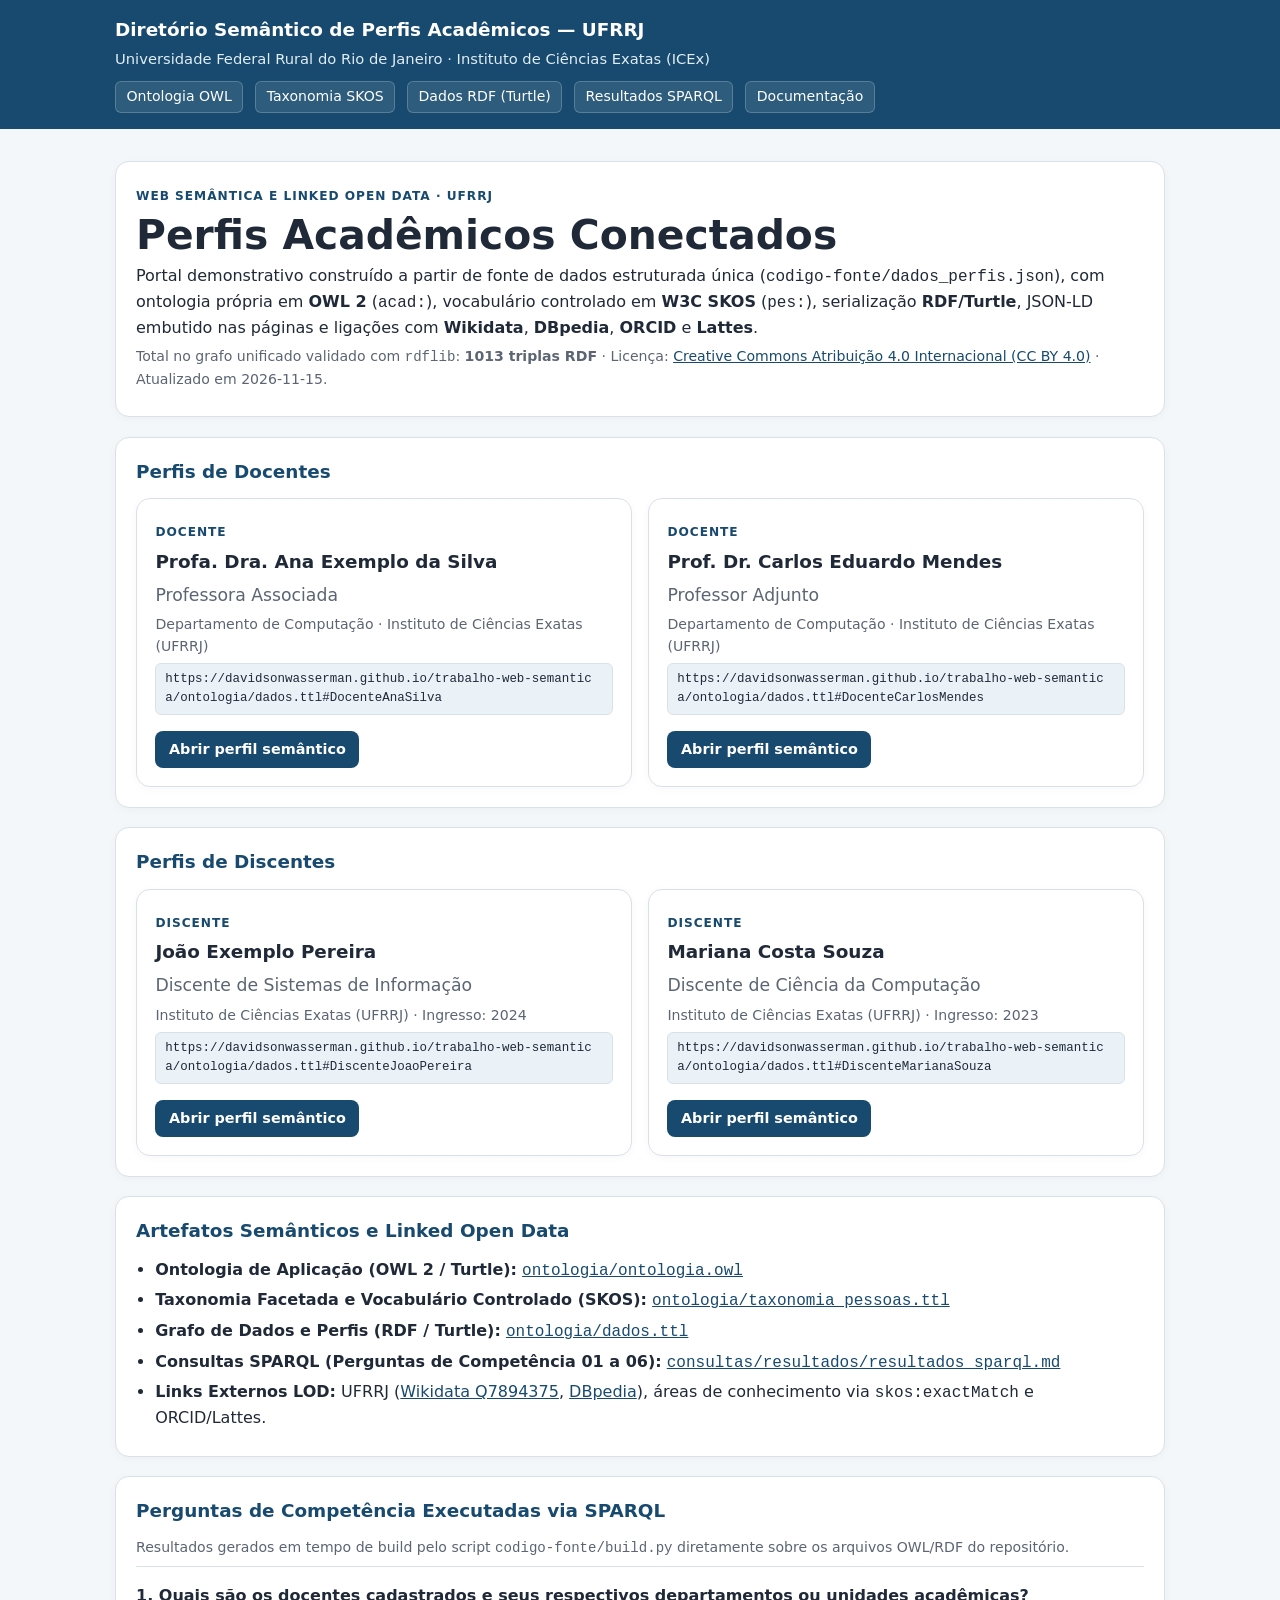
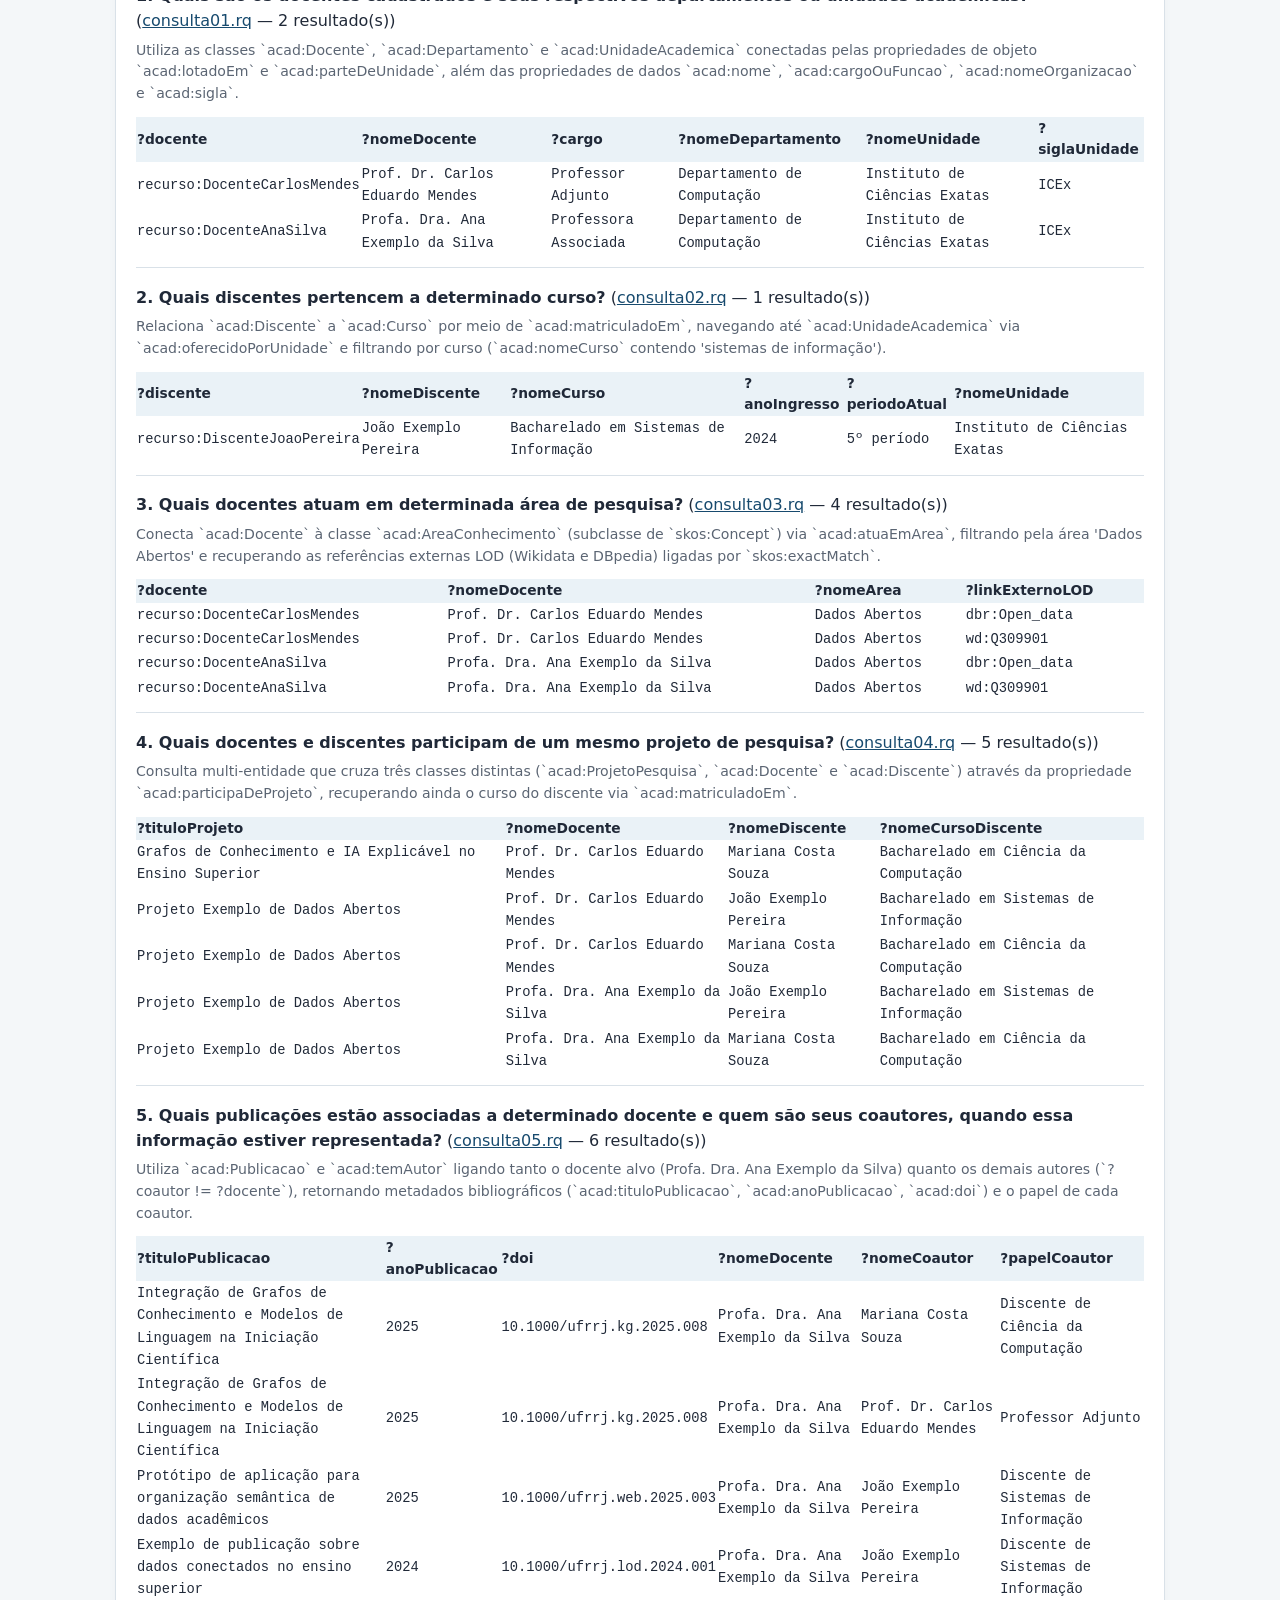
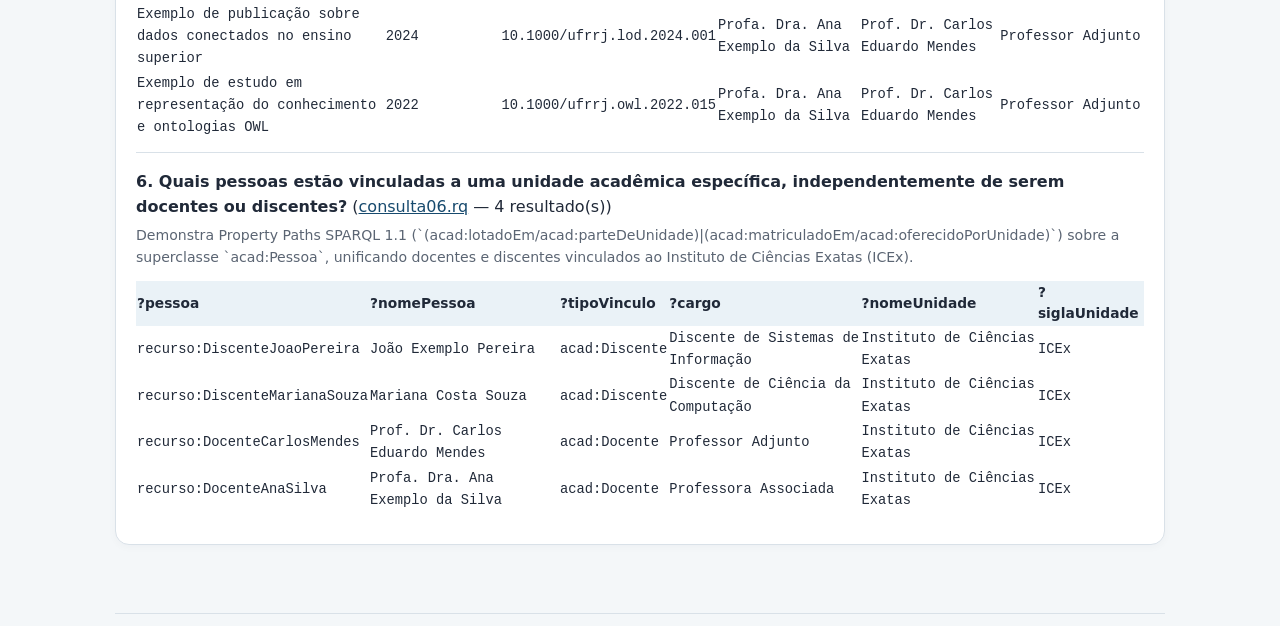
==== index.html @ 888635f9 "feat: versão inicial v0.1 do portal semântico de perfis acadêmicos (UFRRJ)" ====
<!doctype html>
<html lang="pt-BR">
<head>
  <meta charset="utf-8">
  <meta name="viewport" content="width=device-width, initial-scale=1">
  <meta name="description" content="Diretório Semântico de Perfis Acadêmicos — UFRRJ — Trabalho de Web Semântica e Linked Open Data (UFRRJ).">
  <title>Diretório Semântico de Perfis Acadêmicos — UFRRJ</title>
  <link rel="stylesheet" href="estilos.css">
  <link rel="alternate" type="text/turtle" href="ontologia/dados.ttl" title="Dados RDF (Turtle)">
</head>
<body>
  <header class="site-header">
    <div class="header-inner">
      <a href="index.html" class="site-title">Diretório Semântico de Perfis Acadêmicos — UFRRJ</a>
      <p class="site-subtitle">Universidade Federal Rural do Rio de Janeiro · Instituto de Ciências Exatas (ICEx)</p>
      <nav class="top-nav" aria-label="Recursos semânticos">
        <a href="ontologia/ontologia.owl">Ontologia OWL</a>
        <a href="ontologia/taxonomia_pessoas.ttl">Taxonomia SKOS</a>
        <a href="ontologia/dados.ttl">Dados RDF (Turtle)</a>
        <a href="consultas/resultados/resultados_sparql.md">Resultados SPARQL</a>
        <a href="documentacao/ontologia.md">Documentação</a>
      </nav>
    </div>
  </header>

  <main>
    <section class="card">
      <p class="eyebrow">Web Semântica e Linked Open Data · UFRRJ</p>
      <h1>Perfis Acadêmicos Conectados</h1>
      <p>
        Portal demonstrativo construído a partir de fonte de dados estruturada única (<code>codigo-fonte/dados_perfis.json</code>),
        com ontologia própria em <strong>OWL 2</strong> (<code>acad:</code>), vocabulário controlado em <strong>W3C SKOS</strong> (<code>pes:</code>),
        serialização <strong>RDF/Turtle</strong>, JSON-LD embutido nas páginas e ligações com <strong>Wikidata</strong>, <strong>DBpedia</strong>, <strong>ORCID</strong> e <strong>Lattes</strong>.
      </p>
      <p class="note">
        Total no grafo unificado validado com <code>rdflib</code>: <strong>1013 triplas RDF</strong> ·
        Licença: <a href="https://creativecommons.org/licenses/by/4.0/" target="_blank" rel="noopener noreferrer">Creative Commons Atribuição 4.0 Internacional (CC BY 4.0)</a> ·
        Atualizado em 2026-11-15.
      </p>
    </section>

    <section class="card">
      <h2>Perfis de Docentes</h2>
      <div class="grid-cards">
        
        <article class="profile-card">
          <div>
            <p class="eyebrow">Docente</p>
            <h3>Profa. Dra. Ana Exemplo da Silva</h3>
            <p class="role">Professora Associada</p>
            <p class="note">Departamento de Computação · Instituto de Ciências Exatas (UFRRJ)</p>
            <p class="lod-uri">https://davidsonwasserman.github.io/trabalho-web-semantica/ontologia/dados.ttl#DocenteAnaSilva</p>
          </div>
          <div>
            <a class="btn" href="exemplos/perfis/ana-silva.html">Abrir perfil semântico</a>
          </div>
        </article>
        
        <article class="profile-card">
          <div>
            <p class="eyebrow">Docente</p>
            <h3>Prof. Dr. Carlos Eduardo Mendes</h3>
            <p class="role">Professor Adjunto</p>
            <p class="note">Departamento de Computação · Instituto de Ciências Exatas (UFRRJ)</p>
            <p class="lod-uri">https://davidsonwasserman.github.io/trabalho-web-semantica/ontologia/dados.ttl#DocenteCarlosMendes</p>
          </div>
          <div>
            <a class="btn" href="exemplos/perfis/carlos-mendes.html">Abrir perfil semântico</a>
          </div>
        </article>
        
      </div>
    </section>

    <section class="card">
      <h2>Perfis de Discentes</h2>
      <div class="grid-cards">
        
        <article class="profile-card">
          <div>
            <p class="eyebrow">Discente</p>
            <h3>João Exemplo Pereira</h3>
            <p class="role">Discente de Sistemas de Informação</p>
            <p class="note">Instituto de Ciências Exatas (UFRRJ) · Ingresso: 2024</p>
            <p class="lod-uri">https://davidsonwasserman.github.io/trabalho-web-semantica/ontologia/dados.ttl#DiscenteJoaoPereira</p>
          </div>
          <div>
            <a class="btn" href="exemplos/perfis/joao-pereira.html">Abrir perfil semântico</a>
          </div>
        </article>
        
        <article class="profile-card">
          <div>
            <p class="eyebrow">Discente</p>
            <h3>Mariana Costa Souza</h3>
            <p class="role">Discente de Ciência da Computação</p>
            <p class="note">Instituto de Ciências Exatas (UFRRJ) · Ingresso: 2023</p>
            <p class="lod-uri">https://davidsonwasserman.github.io/trabalho-web-semantica/ontologia/dados.ttl#DiscenteMarianaSouza</p>
          </div>
          <div>
            <a class="btn" href="exemplos/perfis/mariana-souza.html">Abrir perfil semântico</a>
          </div>
        </article>
        
      </div>
    </section>

    <section class="card">
      <h2>Artefatos Semânticos e Linked Open Data</h2>
      <ul class="clean-list">
        <li><strong>Ontologia de Aplicação (OWL 2 / Turtle):</strong> <a href="ontologia/ontologia.owl"><code>ontologia/ontologia.owl</code></a></li>
        <li><strong>Taxonomia Facetada e Vocabulário Controlado (SKOS):</strong> <a href="ontologia/taxonomia_pessoas.ttl"><code>ontologia/taxonomia_pessoas.ttl</code></a></li>
        <li><strong>Grafo de Dados e Perfis (RDF / Turtle):</strong> <a href="ontologia/dados.ttl"><code>ontologia/dados.ttl</code></a></li>
        <li><strong>Consultas SPARQL (Perguntas de Competência 01 a 06):</strong> <a href="consultas/resultados/resultados_sparql.md"><code>consultas/resultados/resultados_sparql.md</code></a></li>
        <li><strong>Links Externos LOD:</strong> UFRRJ (<a href="http://www.wikidata.org/entity/Q7894375" target="_blank" rel="noopener noreferrer">Wikidata Q7894375</a>, <a href="http://dbpedia.org/resource/Federal_Rural_University_of_Rio_de_Janeiro" target="_blank" rel="noopener noreferrer">DBpedia</a>), áreas de conhecimento via <code>skos:exactMatch</code> e ORCID/Lattes.</li>
      </ul>
    </section>

    <section class="card">
      <h2>Perguntas de Competência Executadas via SPARQL</h2>
      <p class="note">Resultados gerados em tempo de build pelo script <code>codigo-fonte/build.py</code> diretamente sobre os arquivos OWL/RDF do repositório.</p>
      
        <div class="sparql-item">
          <p><strong>1. Quais são os docentes cadastrados e seus respectivos departamentos ou unidades acadêmicas?</strong> (<a href="consultas/consulta01.rq">consulta01.rq</a> — 2 resultado(s))</p>
          <p class="note">Utiliza as classes `acad:Docente`, `acad:Departamento` e `acad:UnidadeAcademica` conectadas pelas propriedades de objeto `acad:lotadoEm` e `acad:parteDeUnidade`, além das propriedades de dados `acad:nome`, `acad:cargoOuFuncao`, `acad:nomeOrganizacao` e `acad:sigla`.</p>
          <div style="overflow-x:auto;">
            <table style="width:100%;border-collapse:collapse;font-size:.86rem;margin-top:.4rem;">
              <thead><tr style="background:var(--soft);text-align:left;"><th>?docente</th><th>?nomeDocente</th><th>?cargo</th><th>?nomeDepartamento</th><th>?nomeUnidade</th><th>?siglaUnidade</th></tr></thead>
              <tbody><tr><td><code>recurso:DocenteCarlosMendes</code></td><td><code>Prof. Dr. Carlos Eduardo Mendes</code></td><td><code>Professor Adjunto</code></td><td><code>Departamento de Computação</code></td><td><code>Instituto de Ciências Exatas</code></td><td><code>ICEx</code></td></tr><tr><td><code>recurso:DocenteAnaSilva</code></td><td><code>Profa. Dra. Ana Exemplo da Silva</code></td><td><code>Professora Associada</code></td><td><code>Departamento de Computação</code></td><td><code>Instituto de Ciências Exatas</code></td><td><code>ICEx</code></td></tr></tbody>
            </table>
          </div>
        </div>
        
        <div class="sparql-item">
          <p><strong>2. Quais discentes pertencem a determinado curso?</strong> (<a href="consultas/consulta02.rq">consulta02.rq</a> — 1 resultado(s))</p>
          <p class="note">Relaciona `acad:Discente` a `acad:Curso` por meio de `acad:matriculadoEm`, navegando até `acad:UnidadeAcademica` via `acad:oferecidoPorUnidade` e filtrando por curso (`acad:nomeCurso` contendo &#x27;sistemas de informação&#x27;).</p>
          <div style="overflow-x:auto;">
            <table style="width:100%;border-collapse:collapse;font-size:.86rem;margin-top:.4rem;">
              <thead><tr style="background:var(--soft);text-align:left;"><th>?discente</th><th>?nomeDiscente</th><th>?nomeCurso</th><th>?anoIngresso</th><th>?periodoAtual</th><th>?nomeUnidade</th></tr></thead>
              <tbody><tr><td><code>recurso:DiscenteJoaoPereira</code></td><td><code>João Exemplo Pereira</code></td><td><code>Bacharelado em Sistemas de Informação</code></td><td><code>2024</code></td><td><code>5º período</code></td><td><code>Instituto de Ciências Exatas</code></td></tr></tbody>
            </table>
          </div>
        </div>
        
        <div class="sparql-item">
          <p><strong>3. Quais docentes atuam em determinada área de pesquisa?</strong> (<a href="consultas/consulta03.rq">consulta03.rq</a> — 4 resultado(s))</p>
          <p class="note">Conecta `acad:Docente` à classe `acad:AreaConhecimento` (subclasse de `skos:Concept`) via `acad:atuaEmArea`, filtrando pela área &#x27;Dados Abertos&#x27; e recuperando as referências externas LOD (Wikidata e DBpedia) ligadas por `skos:exactMatch`.</p>
          <div style="overflow-x:auto;">
            <table style="width:100%;border-collapse:collapse;font-size:.86rem;margin-top:.4rem;">
              <thead><tr style="background:var(--soft);text-align:left;"><th>?docente</th><th>?nomeDocente</th><th>?nomeArea</th><th>?linkExternoLOD</th></tr></thead>
              <tbody><tr><td><code>recurso:DocenteCarlosMendes</code></td><td><code>Prof. Dr. Carlos Eduardo Mendes</code></td><td><code>Dados Abertos</code></td><td><code>dbr:Open_data</code></td></tr><tr><td><code>recurso:DocenteCarlosMendes</code></td><td><code>Prof. Dr. Carlos Eduardo Mendes</code></td><td><code>Dados Abertos</code></td><td><code>wd:Q309901</code></td></tr><tr><td><code>recurso:DocenteAnaSilva</code></td><td><code>Profa. Dra. Ana Exemplo da Silva</code></td><td><code>Dados Abertos</code></td><td><code>dbr:Open_data</code></td></tr><tr><td><code>recurso:DocenteAnaSilva</code></td><td><code>Profa. Dra. Ana Exemplo da Silva</code></td><td><code>Dados Abertos</code></td><td><code>wd:Q309901</code></td></tr></tbody>
            </table>
          </div>
        </div>
        
        <div class="sparql-item">
          <p><strong>4. Quais docentes e discentes participam de um mesmo projeto de pesquisa?</strong> (<a href="consultas/consulta04.rq">consulta04.rq</a> — 5 resultado(s))</p>
          <p class="note">Consulta multi-entidade que cruza três classes distintas (`acad:ProjetoPesquisa`, `acad:Docente` e `acad:Discente`) através da propriedade `acad:participaDeProjeto`, recuperando ainda o curso do discente via `acad:matriculadoEm`.</p>
          <div style="overflow-x:auto;">
            <table style="width:100%;border-collapse:collapse;font-size:.86rem;margin-top:.4rem;">
              <thead><tr style="background:var(--soft);text-align:left;"><th>?tituloProjeto</th><th>?nomeDocente</th><th>?nomeDiscente</th><th>?nomeCursoDiscente</th></tr></thead>
              <tbody><tr><td><code>Grafos de Conhecimento e IA Explicável no Ensino Superior</code></td><td><code>Prof. Dr. Carlos Eduardo Mendes</code></td><td><code>Mariana Costa Souza</code></td><td><code>Bacharelado em Ciência da Computação</code></td></tr><tr><td><code>Projeto Exemplo de Dados Abertos</code></td><td><code>Prof. Dr. Carlos Eduardo Mendes</code></td><td><code>João Exemplo Pereira</code></td><td><code>Bacharelado em Sistemas de Informação</code></td></tr><tr><td><code>Projeto Exemplo de Dados Abertos</code></td><td><code>Prof. Dr. Carlos Eduardo Mendes</code></td><td><code>Mariana Costa Souza</code></td><td><code>Bacharelado em Ciência da Computação</code></td></tr><tr><td><code>Projeto Exemplo de Dados Abertos</code></td><td><code>Profa. Dra. Ana Exemplo da Silva</code></td><td><code>João Exemplo Pereira</code></td><td><code>Bacharelado em Sistemas de Informação</code></td></tr><tr><td><code>Projeto Exemplo de Dados Abertos</code></td><td><code>Profa. Dra. Ana Exemplo da Silva</code></td><td><code>Mariana Costa Souza</code></td><td><code>Bacharelado em Ciência da Computação</code></td></tr></tbody>
            </table>
          </div>
        </div>
        
        <div class="sparql-item">
          <p><strong>5. Quais publicações estão associadas a determinado docente e quem são seus coautores, quando essa informação estiver representada?</strong> (<a href="consultas/consulta05.rq">consulta05.rq</a> — 6 resultado(s))</p>
          <p class="note">Utiliza `acad:Publicacao` e `acad:temAutor` ligando tanto o docente alvo (Profa. Dra. Ana Exemplo da Silva) quanto os demais autores (`?coautor != ?docente`), retornando metadados bibliográficos (`acad:tituloPublicacao`, `acad:anoPublicacao`, `acad:doi`) e o papel de cada coautor.</p>
          <div style="overflow-x:auto;">
            <table style="width:100%;border-collapse:collapse;font-size:.86rem;margin-top:.4rem;">
              <thead><tr style="background:var(--soft);text-align:left;"><th>?tituloPublicacao</th><th>?anoPublicacao</th><th>?doi</th><th>?nomeDocente</th><th>?nomeCoautor</th><th>?papelCoautor</th></tr></thead>
              <tbody><tr><td><code>Integração de Grafos de Conhecimento e Modelos de Linguagem na Iniciação Científica</code></td><td><code>2025</code></td><td><code>10.1000/ufrrj.kg.2025.008</code></td><td><code>Profa. Dra. Ana Exemplo da Silva</code></td><td><code>Mariana Costa Souza</code></td><td><code>Discente de Ciência da Computação</code></td></tr><tr><td><code>Integração de Grafos de Conhecimento e Modelos de Linguagem na Iniciação Científica</code></td><td><code>2025</code></td><td><code>10.1000/ufrrj.kg.2025.008</code></td><td><code>Profa. Dra. Ana Exemplo da Silva</code></td><td><code>Prof. Dr. Carlos Eduardo Mendes</code></td><td><code>Professor Adjunto</code></td></tr><tr><td><code>Protótipo de aplicação para organização semântica de dados acadêmicos</code></td><td><code>2025</code></td><td><code>10.1000/ufrrj.web.2025.003</code></td><td><code>Profa. Dra. Ana Exemplo da Silva</code></td><td><code>João Exemplo Pereira</code></td><td><code>Discente de Sistemas de Informação</code></td></tr><tr><td><code>Exemplo de publicação sobre dados conectados no ensino superior</code></td><td><code>2024</code></td><td><code>10.1000/ufrrj.lod.2024.001</code></td><td><code>Profa. Dra. Ana Exemplo da Silva</code></td><td><code>João Exemplo Pereira</code></td><td><code>Discente de Sistemas de Informação</code></td></tr><tr><td><code>Exemplo de publicação sobre dados conectados no ensino superior</code></td><td><code>2024</code></td><td><code>10.1000/ufrrj.lod.2024.001</code></td><td><code>Profa. Dra. Ana Exemplo da Silva</code></td><td><code>Prof. Dr. Carlos Eduardo Mendes</code></td><td><code>Professor Adjunto</code></td></tr><tr><td><code>Exemplo de estudo em representação do conhecimento e ontologias OWL</code></td><td><code>2022</code></td><td><code>10.1000/ufrrj.owl.2022.015</code></td><td><code>Profa. Dra. Ana Exemplo da Silva</code></td><td><code>Prof. Dr. Carlos Eduardo Mendes</code></td><td><code>Professor Adjunto</code></td></tr></tbody>
            </table>
          </div>
        </div>
        
        <div class="sparql-item">
          <p><strong>6. Quais pessoas estão vinculadas a uma unidade acadêmica específica, independentemente de serem docentes ou discentes?</strong> (<a href="consultas/consulta06.rq">consulta06.rq</a> — 4 resultado(s))</p>
          <p class="note">Demonstra Property Paths SPARQL 1.1 (`(acad:lotadoEm/acad:parteDeUnidade)|(acad:matriculadoEm/acad:oferecidoPorUnidade)`) sobre a superclasse `acad:Pessoa`, unificando docentes e discentes vinculados ao Instituto de Ciências Exatas (ICEx).</p>
          <div style="overflow-x:auto;">
            <table style="width:100%;border-collapse:collapse;font-size:.86rem;margin-top:.4rem;">
              <thead><tr style="background:var(--soft);text-align:left;"><th>?pessoa</th><th>?nomePessoa</th><th>?tipoVinculo</th><th>?cargo</th><th>?nomeUnidade</th><th>?siglaUnidade</th></tr></thead>
              <tbody><tr><td><code>recurso:DiscenteJoaoPereira</code></td><td><code>João Exemplo Pereira</code></td><td><code>acad:Discente</code></td><td><code>Discente de Sistemas de Informação</code></td><td><code>Instituto de Ciências Exatas</code></td><td><code>ICEx</code></td></tr><tr><td><code>recurso:DiscenteMarianaSouza</code></td><td><code>Mariana Costa Souza</code></td><td><code>acad:Discente</code></td><td><code>Discente de Ciência da Computação</code></td><td><code>Instituto de Ciências Exatas</code></td><td><code>ICEx</code></td></tr><tr><td><code>recurso:DocenteCarlosMendes</code></td><td><code>Prof. Dr. Carlos Eduardo Mendes</code></td><td><code>acad:Docente</code></td><td><code>Professor Adjunto</code></td><td><code>Instituto de Ciências Exatas</code></td><td><code>ICEx</code></td></tr><tr><td><code>recurso:DocenteAnaSilva</code></td><td><code>Profa. Dra. Ana Exemplo da Silva</code></td><td><code>acad:Docente</code></td><td><code>Professora Associada</code></td><td><code>Instituto de Ciências Exatas</code></td><td><code>ICEx</code></td></tr></tbody>
            </table>
          </div>
        </div>
        
    </section>
  </main>

  <footer class="site-footer">
    Trabalho de Web Semântica e Linked Open Data — Departamento de Computação / ICEx / UFRRJ.
  </footer>
</body>
</html>
---- estilos.css ----
:root{--ink:#202938;--muted:#5b6573;--brand:#174a6e;--soft:#eaf2f7;--line:#d9e1e8;--page:#f4f7f9}
*{box-sizing:border-box}body{margin:0;color:var(--ink);background:var(--page);font:16px/1.55 system-ui,-apple-system,"Segoe UI",Arial,sans-serif}
a{color:var(--brand)}a:focus-visible{outline:3px solid #c56b32;outline-offset:3px}
.site-header{background:var(--brand);color:white;padding:1rem 1.25rem}.header-inner,main,.site-footer{width:min(1050px,calc(100% - 2rem));margin:auto}
.site-header a{color:white;text-decoration:none}.site-title{margin:0;font-size:1.15rem;font-weight:700}.site-subtitle{margin:.2rem 0 0;color:#e1edf4;font-size:.92rem}
.top-nav{display:flex;flex-wrap:wrap;gap:.75rem;margin-top:.65rem;font-size:.88rem}
.top-nav a{background:#ffffff1a;padding:.25rem .65rem;border-radius:6px;border:1px solid #ffffff33}
.top-nav a:hover{background:#ffffff2b}
main{padding:2rem 0 3rem}.profile-heading{display:grid;grid-template-columns:150px 1fr;gap:1.5rem;align-items:center;margin-bottom:1.5rem}
.profile-photo{width:150px;aspect-ratio:1;object-fit:cover;border-radius:50%;border:4px solid white;background:var(--soft)}
.eyebrow{color:var(--brand);text-transform:uppercase;letter-spacing:.08em;font-size:.76rem;font-weight:750;margin:0 0 .25rem}
h1{margin:0;font-size:clamp(1.8rem,4vw,2.55rem);line-height:1.15}.role{color:var(--muted);font-size:1.08rem;margin:.45rem 0}.quick-info{color:var(--muted);margin:.3rem 0 0}
.layout{display:grid;grid-template-columns:minmax(0,1.7fr) minmax(240px,.9fr);gap:1.2rem;align-items:start}
.card{background:white;border:1px solid var(--line);border-radius:14px;padding:1.25rem;margin-bottom:1.2rem;box-shadow:0 2px 8px #152c3d08}
.card h2{margin:0 0 .75rem;font-size:1.15rem;color:var(--brand)}.card p{margin:.35rem 0}
.clean-list{margin:.25rem 0 0;padding-left:1.2rem}.clean-list li{margin:.3rem 0}
.tag-list,.social-links{display:flex;flex-wrap:wrap;gap:.45rem;padding:0;margin:.5rem 0 0;list-style:none}
.tag-list li,.tag-list a{background:var(--soft);color:var(--brand);border-radius:999px;padding:.3rem .7rem;font-size:.88rem;text-decoration:none;display:inline-block}
.tag-list a:hover{background:#d8e8f3}
.contact-list{display:grid;gap:.45rem;margin:0}.contact-list div{display:grid;grid-template-columns:7.5rem 1fr;gap:.5rem}
.contact-list dt{color:var(--muted);font-weight:650}.contact-list dd{margin:0;overflow-wrap:anywhere}
.social-links a{display:inline-block;padding:.45rem .7rem;border:1px solid var(--line);border-radius:8px;text-decoration:none;background:white}
.social-links a:hover{background:var(--soft)}
.note,.site-footer{color:var(--muted);font-size:.88rem}.site-footer{border-top:1px solid var(--line);padding:1rem 0 2rem}
.grid-cards{display:grid;grid-template-columns:repeat(auto-fit,minmax(290px,1fr));gap:1rem;margin-top:.75rem}
.profile-card{display:flex;flex-direction:column;justify-content:space-between;background:white;border:1px solid var(--line);border-radius:14px;padding:1.15rem;box-shadow:0 2px 8px #152c3d08}
.profile-card h3{margin:.2rem 0 .35rem;font-size:1.15rem}
.lod-uri{font-family:ui-monospace,SFMono-Regular,Menlo,monospace;font-size:.78rem;background:var(--soft);padding:.35rem .55rem;border-radius:6px;word-break:break-all;margin:.4rem 0;border:1px solid var(--line)}
.btn{display:inline-block;margin-top:.65rem;background:var(--brand);color:white;padding:.45rem .85rem;border-radius:8px;text-decoration:none;font-size:.9rem;font-weight:600}
.btn:hover{opacity:.92}
.sparql-item{border-top:1px solid var(--line);padding:.75rem 0}
.sparql-item:first-child{border-top:none;padding-top:0}
@media(max-width:720px){.profile-heading{grid-template-columns:92px 1fr;gap:1rem}.profile-photo{width:92px}.layout{grid-template-columns:1fr}.contact-list div{grid-template-columns:1fr;gap:0}}
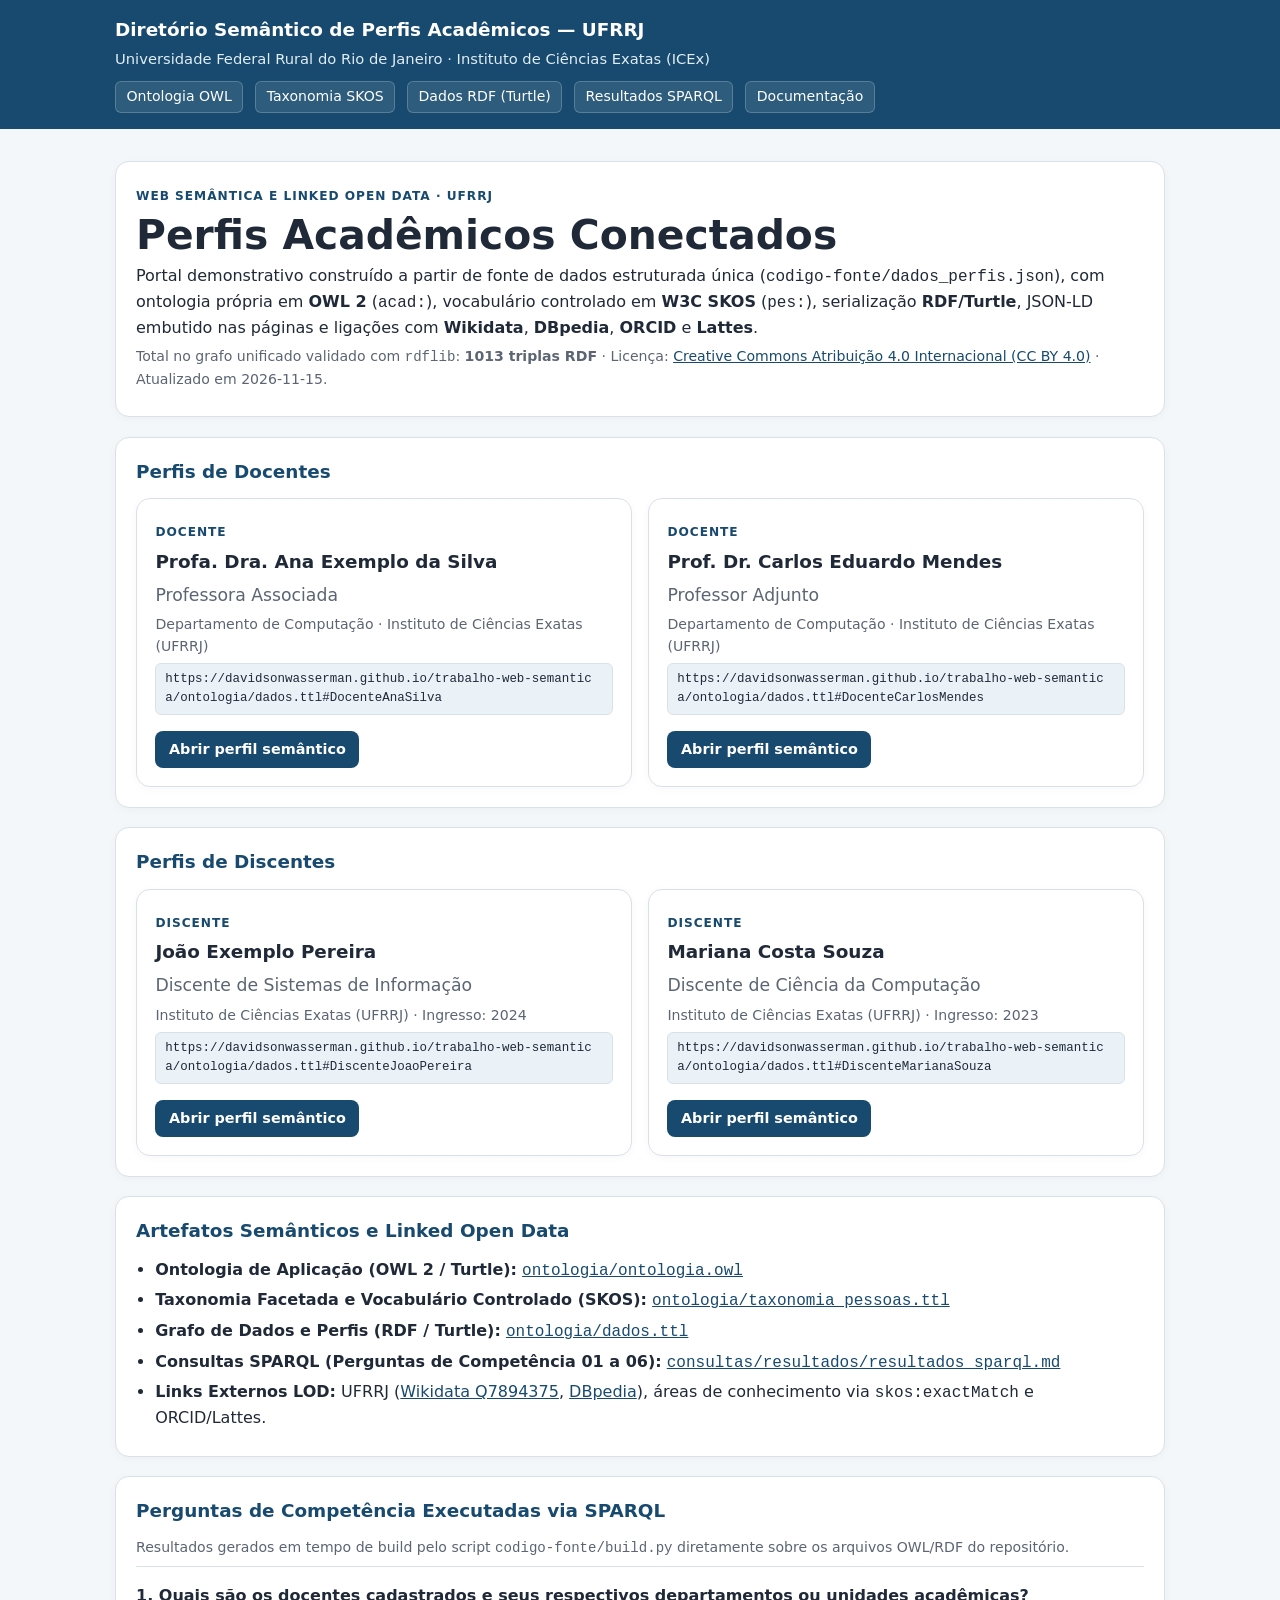
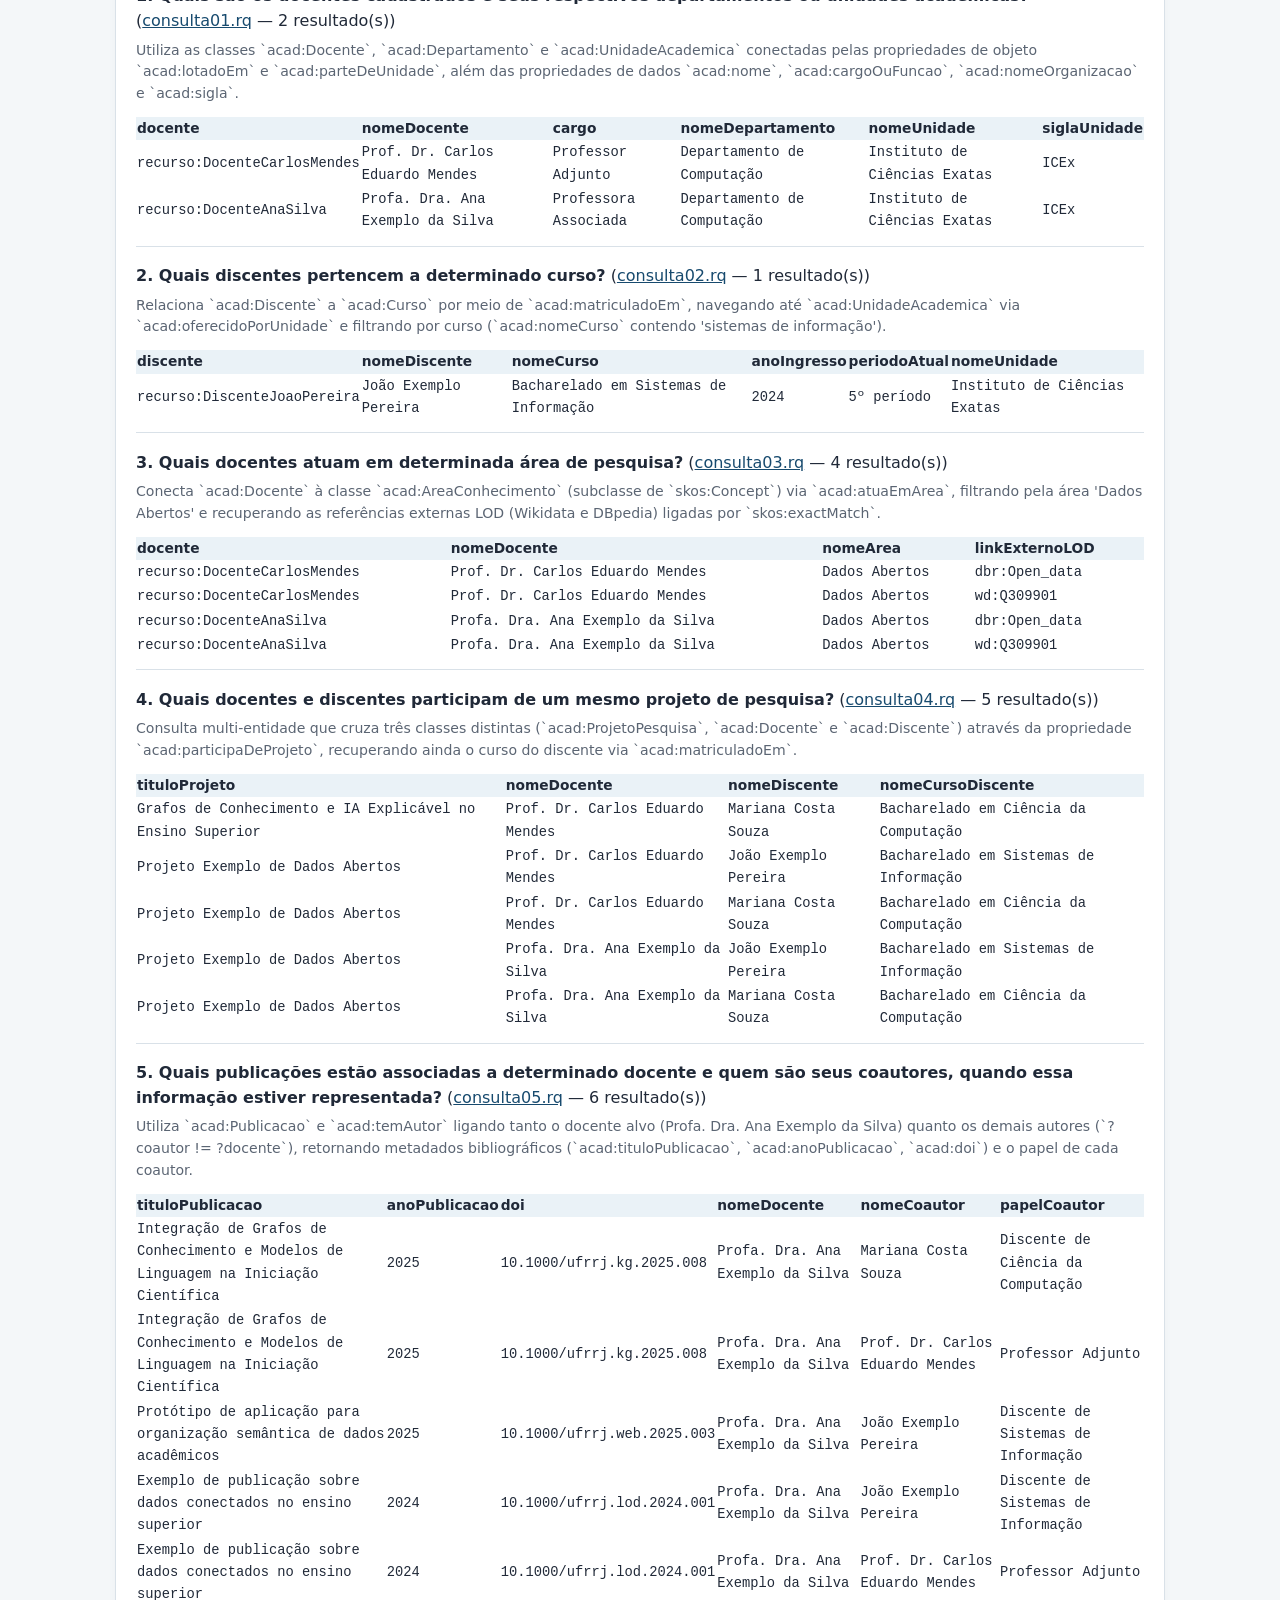
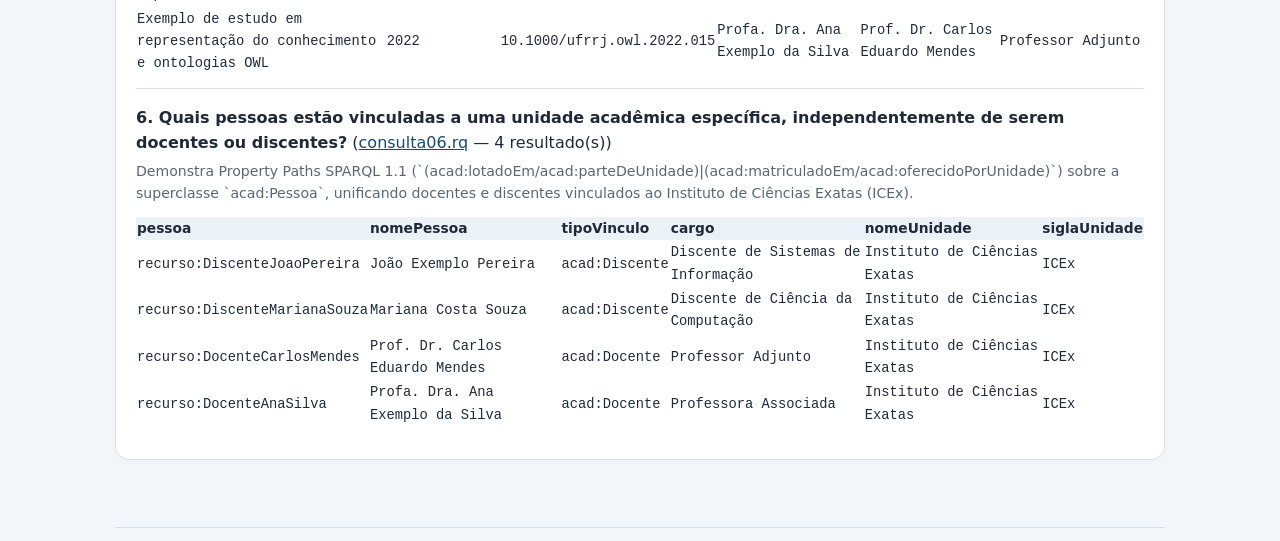
==== commit d23f613d: "chore: remove guia interno do repositório remoto e limpa cabeçalhos SPARQL" ====
--- a/index.html
+++ b/index.html
@@ -125,7 +125,7 @@
           <p class="note">Utiliza as classes `acad:Docente`, `acad:Departamento` e `acad:UnidadeAcademica` conectadas pelas propriedades de objeto `acad:lotadoEm` e `acad:parteDeUnidade`, além das propriedades de dados `acad:nome`, `acad:cargoOuFuncao`, `acad:nomeOrganizacao` e `acad:sigla`.</p>
           <div style="overflow-x:auto;">
             <table style="width:100%;border-collapse:collapse;font-size:.86rem;margin-top:.4rem;">
-              <thead><tr style="background:var(--soft);text-align:left;"><th>?docente</th><th>?nomeDocente</th><th>?cargo</th><th>?nomeDepartamento</th><th>?nomeUnidade</th><th>?siglaUnidade</th></tr></thead>
+              <thead><tr style="background:var(--soft);text-align:left;"><th>docente</th><th>nomeDocente</th><th>cargo</th><th>nomeDepartamento</th><th>nomeUnidade</th><th>siglaUnidade</th></tr></thead>
               <tbody><tr><td><code>recurso:DocenteCarlosMendes</code></td><td><code>Prof. Dr. Carlos Eduardo Mendes</code></td><td><code>Professor Adjunto</code></td><td><code>Departamento de Computação</code></td><td><code>Instituto de Ciências Exatas</code></td><td><code>ICEx</code></td></tr><tr><td><code>recurso:DocenteAnaSilva</code></td><td><code>Profa. Dra. Ana Exemplo da Silva</code></td><td><code>Professora Associada</code></td><td><code>Departamento de Computação</code></td><td><code>Instituto de Ciências Exatas</code></td><td><code>ICEx</code></td></tr></tbody>
             </table>
           </div>
@@ -136,7 +136,7 @@
           <p class="note">Relaciona `acad:Discente` a `acad:Curso` por meio de `acad:matriculadoEm`, navegando até `acad:UnidadeAcademica` via `acad:oferecidoPorUnidade` e filtrando por curso (`acad:nomeCurso` contendo &#x27;sistemas de informação&#x27;).</p>
           <div style="overflow-x:auto;">
             <table style="width:100%;border-collapse:collapse;font-size:.86rem;margin-top:.4rem;">
-              <thead><tr style="background:var(--soft);text-align:left;"><th>?discente</th><th>?nomeDiscente</th><th>?nomeCurso</th><th>?anoIngresso</th><th>?periodoAtual</th><th>?nomeUnidade</th></tr></thead>
+              <thead><tr style="background:var(--soft);text-align:left;"><th>discente</th><th>nomeDiscente</th><th>nomeCurso</th><th>anoIngresso</th><th>periodoAtual</th><th>nomeUnidade</th></tr></thead>
               <tbody><tr><td><code>recurso:DiscenteJoaoPereira</code></td><td><code>João Exemplo Pereira</code></td><td><code>Bacharelado em Sistemas de Informação</code></td><td><code>2024</code></td><td><code>5º período</code></td><td><code>Instituto de Ciências Exatas</code></td></tr></tbody>
             </table>
           </div>
@@ -147,7 +147,7 @@
           <p class="note">Conecta `acad:Docente` à classe `acad:AreaConhecimento` (subclasse de `skos:Concept`) via `acad:atuaEmArea`, filtrando pela área &#x27;Dados Abertos&#x27; e recuperando as referências externas LOD (Wikidata e DBpedia) ligadas por `skos:exactMatch`.</p>
           <div style="overflow-x:auto;">
             <table style="width:100%;border-collapse:collapse;font-size:.86rem;margin-top:.4rem;">
-              <thead><tr style="background:var(--soft);text-align:left;"><th>?docente</th><th>?nomeDocente</th><th>?nomeArea</th><th>?linkExternoLOD</th></tr></thead>
+              <thead><tr style="background:var(--soft);text-align:left;"><th>docente</th><th>nomeDocente</th><th>nomeArea</th><th>linkExternoLOD</th></tr></thead>
               <tbody><tr><td><code>recurso:DocenteCarlosMendes</code></td><td><code>Prof. Dr. Carlos Eduardo Mendes</code></td><td><code>Dados Abertos</code></td><td><code>dbr:Open_data</code></td></tr><tr><td><code>recurso:DocenteCarlosMendes</code></td><td><code>Prof. Dr. Carlos Eduardo Mendes</code></td><td><code>Dados Abertos</code></td><td><code>wd:Q309901</code></td></tr><tr><td><code>recurso:DocenteAnaSilva</code></td><td><code>Profa. Dra. Ana Exemplo da Silva</code></td><td><code>Dados Abertos</code></td><td><code>dbr:Open_data</code></td></tr><tr><td><code>recurso:DocenteAnaSilva</code></td><td><code>Profa. Dra. Ana Exemplo da Silva</code></td><td><code>Dados Abertos</code></td><td><code>wd:Q309901</code></td></tr></tbody>
             </table>
           </div>
@@ -158,7 +158,7 @@
           <p class="note">Consulta multi-entidade que cruza três classes distintas (`acad:ProjetoPesquisa`, `acad:Docente` e `acad:Discente`) através da propriedade `acad:participaDeProjeto`, recuperando ainda o curso do discente via `acad:matriculadoEm`.</p>
           <div style="overflow-x:auto;">
             <table style="width:100%;border-collapse:collapse;font-size:.86rem;margin-top:.4rem;">
-              <thead><tr style="background:var(--soft);text-align:left;"><th>?tituloProjeto</th><th>?nomeDocente</th><th>?nomeDiscente</th><th>?nomeCursoDiscente</th></tr></thead>
+              <thead><tr style="background:var(--soft);text-align:left;"><th>tituloProjeto</th><th>nomeDocente</th><th>nomeDiscente</th><th>nomeCursoDiscente</th></tr></thead>
               <tbody><tr><td><code>Grafos de Conhecimento e IA Explicável no Ensino Superior</code></td><td><code>Prof. Dr. Carlos Eduardo Mendes</code></td><td><code>Mariana Costa Souza</code></td><td><code>Bacharelado em Ciência da Computação</code></td></tr><tr><td><code>Projeto Exemplo de Dados Abertos</code></td><td><code>Prof. Dr. Carlos Eduardo Mendes</code></td><td><code>João Exemplo Pereira</code></td><td><code>Bacharelado em Sistemas de Informação</code></td></tr><tr><td><code>Projeto Exemplo de Dados Abertos</code></td><td><code>Prof. Dr. Carlos Eduardo Mendes</code></td><td><code>Mariana Costa Souza</code></td><td><code>Bacharelado em Ciência da Computação</code></td></tr><tr><td><code>Projeto Exemplo de Dados Abertos</code></td><td><code>Profa. Dra. Ana Exemplo da Silva</code></td><td><code>João Exemplo Pereira</code></td><td><code>Bacharelado em Sistemas de Informação</code></td></tr><tr><td><code>Projeto Exemplo de Dados Abertos</code></td><td><code>Profa. Dra. Ana Exemplo da Silva</code></td><td><code>Mariana Costa Souza</code></td><td><code>Bacharelado em Ciência da Computação</code></td></tr></tbody>
             </table>
           </div>
@@ -169,7 +169,7 @@
           <p class="note">Utiliza `acad:Publicacao` e `acad:temAutor` ligando tanto o docente alvo (Profa. Dra. Ana Exemplo da Silva) quanto os demais autores (`?coautor != ?docente`), retornando metadados bibliográficos (`acad:tituloPublicacao`, `acad:anoPublicacao`, `acad:doi`) e o papel de cada coautor.</p>
           <div style="overflow-x:auto;">
             <table style="width:100%;border-collapse:collapse;font-size:.86rem;margin-top:.4rem;">
-              <thead><tr style="background:var(--soft);text-align:left;"><th>?tituloPublicacao</th><th>?anoPublicacao</th><th>?doi</th><th>?nomeDocente</th><th>?nomeCoautor</th><th>?papelCoautor</th></tr></thead>
+              <thead><tr style="background:var(--soft);text-align:left;"><th>tituloPublicacao</th><th>anoPublicacao</th><th>doi</th><th>nomeDocente</th><th>nomeCoautor</th><th>papelCoautor</th></tr></thead>
               <tbody><tr><td><code>Integração de Grafos de Conhecimento e Modelos de Linguagem na Iniciação Científica</code></td><td><code>2025</code></td><td><code>10.1000/ufrrj.kg.2025.008</code></td><td><code>Profa. Dra. Ana Exemplo da Silva</code></td><td><code>Mariana Costa Souza</code></td><td><code>Discente de Ciência da Computação</code></td></tr><tr><td><code>Integração de Grafos de Conhecimento e Modelos de Linguagem na Iniciação Científica</code></td><td><code>2025</code></td><td><code>10.1000/ufrrj.kg.2025.008</code></td><td><code>Profa. Dra. Ana Exemplo da Silva</code></td><td><code>Prof. Dr. Carlos Eduardo Mendes</code></td><td><code>Professor Adjunto</code></td></tr><tr><td><code>Protótipo de aplicação para organização semântica de dados acadêmicos</code></td><td><code>2025</code></td><td><code>10.1000/ufrrj.web.2025.003</code></td><td><code>Profa. Dra. Ana Exemplo da Silva</code></td><td><code>João Exemplo Pereira</code></td><td><code>Discente de Sistemas de Informação</code></td></tr><tr><td><code>Exemplo de publicação sobre dados conectados no ensino superior</code></td><td><code>2024</code></td><td><code>10.1000/ufrrj.lod.2024.001</code></td><td><code>Profa. Dra. Ana Exemplo da Silva</code></td><td><code>João Exemplo Pereira</code></td><td><code>Discente de Sistemas de Informação</code></td></tr><tr><td><code>Exemplo de publicação sobre dados conectados no ensino superior</code></td><td><code>2024</code></td><td><code>10.1000/ufrrj.lod.2024.001</code></td><td><code>Profa. Dra. Ana Exemplo da Silva</code></td><td><code>Prof. Dr. Carlos Eduardo Mendes</code></td><td><code>Professor Adjunto</code></td></tr><tr><td><code>Exemplo de estudo em representação do conhecimento e ontologias OWL</code></td><td><code>2022</code></td><td><code>10.1000/ufrrj.owl.2022.015</code></td><td><code>Profa. Dra. Ana Exemplo da Silva</code></td><td><code>Prof. Dr. Carlos Eduardo Mendes</code></td><td><code>Professor Adjunto</code></td></tr></tbody>
             </table>
           </div>
@@ -180,7 +180,7 @@
           <p class="note">Demonstra Property Paths SPARQL 1.1 (`(acad:lotadoEm/acad:parteDeUnidade)|(acad:matriculadoEm/acad:oferecidoPorUnidade)`) sobre a superclasse `acad:Pessoa`, unificando docentes e discentes vinculados ao Instituto de Ciências Exatas (ICEx).</p>
           <div style="overflow-x:auto;">
             <table style="width:100%;border-collapse:collapse;font-size:.86rem;margin-top:.4rem;">
-              <thead><tr style="background:var(--soft);text-align:left;"><th>?pessoa</th><th>?nomePessoa</th><th>?tipoVinculo</th><th>?cargo</th><th>?nomeUnidade</th><th>?siglaUnidade</th></tr></thead>
+              <thead><tr style="background:var(--soft);text-align:left;"><th>pessoa</th><th>nomePessoa</th><th>tipoVinculo</th><th>cargo</th><th>nomeUnidade</th><th>siglaUnidade</th></tr></thead>
               <tbody><tr><td><code>recurso:DiscenteJoaoPereira</code></td><td><code>João Exemplo Pereira</code></td><td><code>acad:Discente</code></td><td><code>Discente de Sistemas de Informação</code></td><td><code>Instituto de Ciências Exatas</code></td><td><code>ICEx</code></td></tr><tr><td><code>recurso:DiscenteMarianaSouza</code></td><td><code>Mariana Costa Souza</code></td><td><code>acad:Discente</code></td><td><code>Discente de Ciência da Computação</code></td><td><code>Instituto de Ciências Exatas</code></td><td><code>ICEx</code></td></tr><tr><td><code>recurso:DocenteCarlosMendes</code></td><td><code>Prof. Dr. Carlos Eduardo Mendes</code></td><td><code>acad:Docente</code></td><td><code>Professor Adjunto</code></td><td><code>Instituto de Ciências Exatas</code></td><td><code>ICEx</code></td></tr><tr><td><code>recurso:DocenteAnaSilva</code></td><td><code>Profa. Dra. Ana Exemplo da Silva</code></td><td><code>acad:Docente</code></td><td><code>Professora Associada</code></td><td><code>Instituto de Ciências Exatas</code></td><td><code>ICEx</code></td></tr></tbody>
             </table>
           </div>
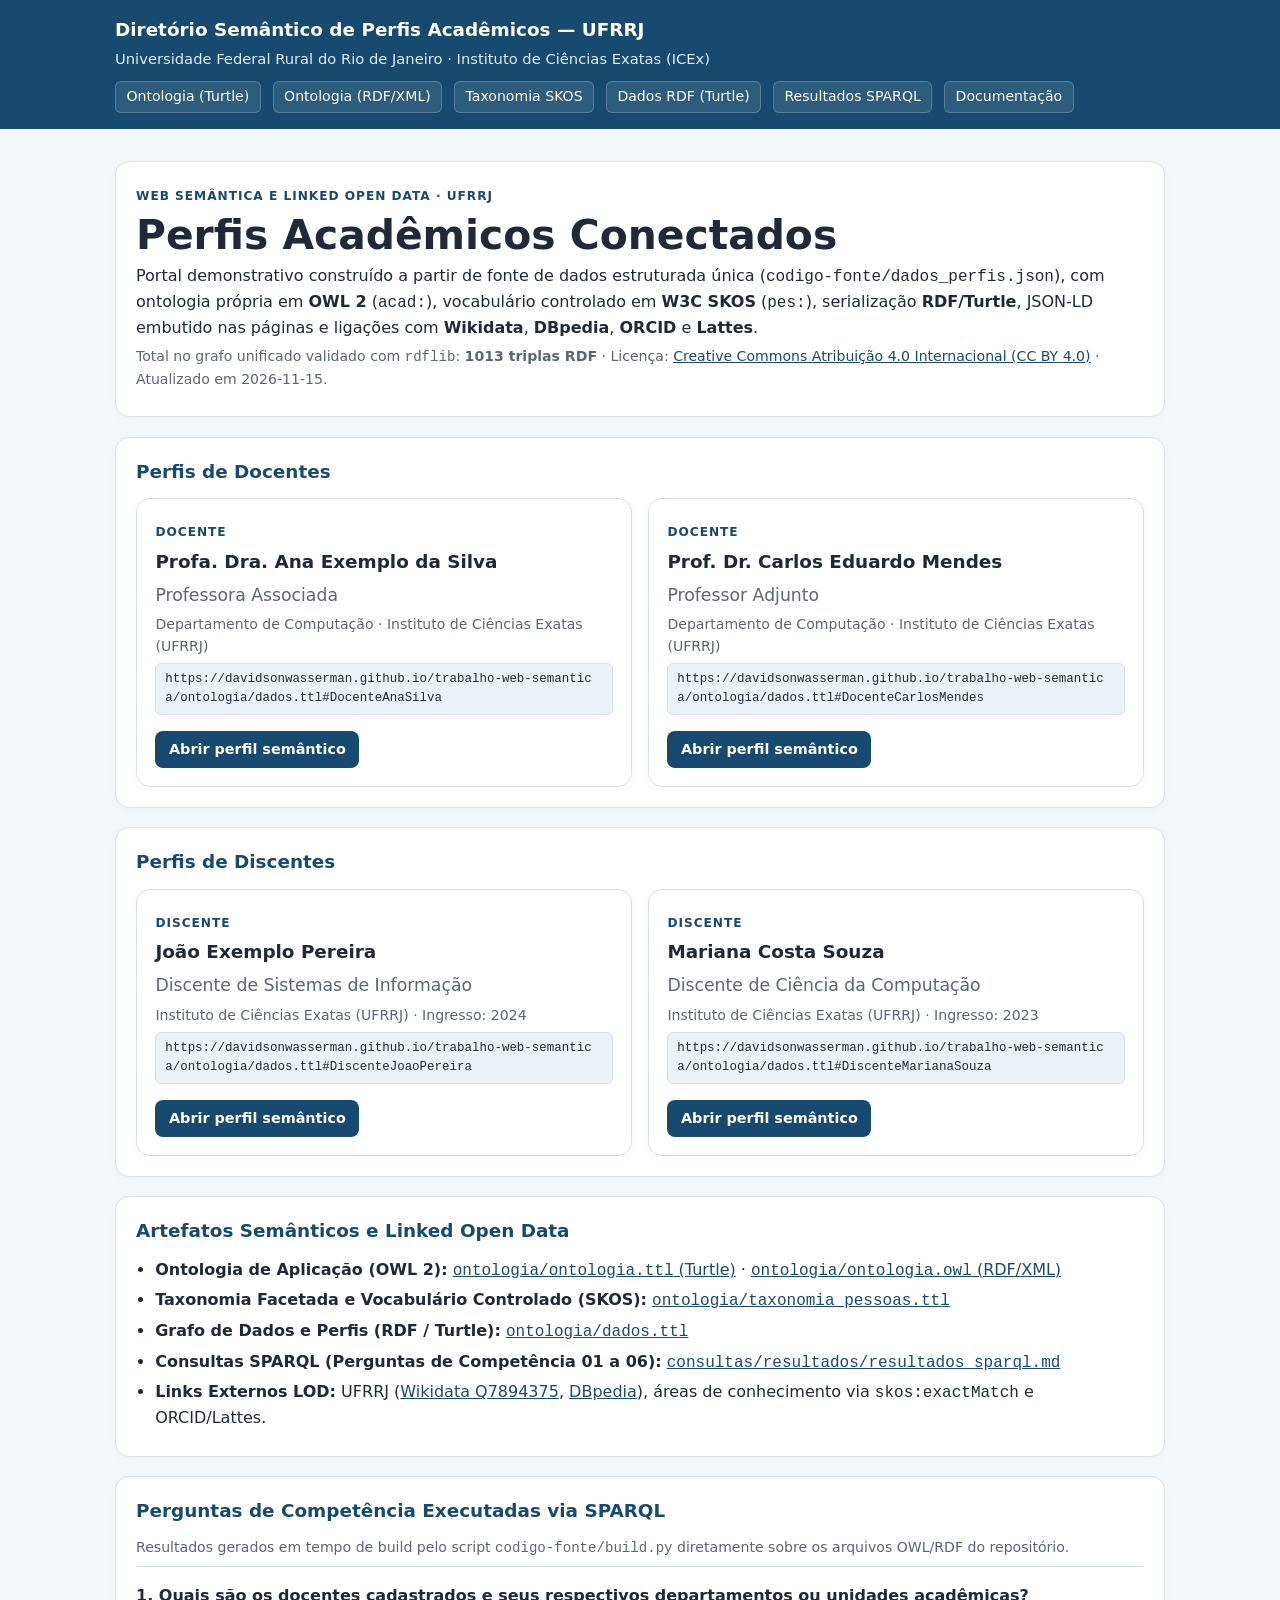
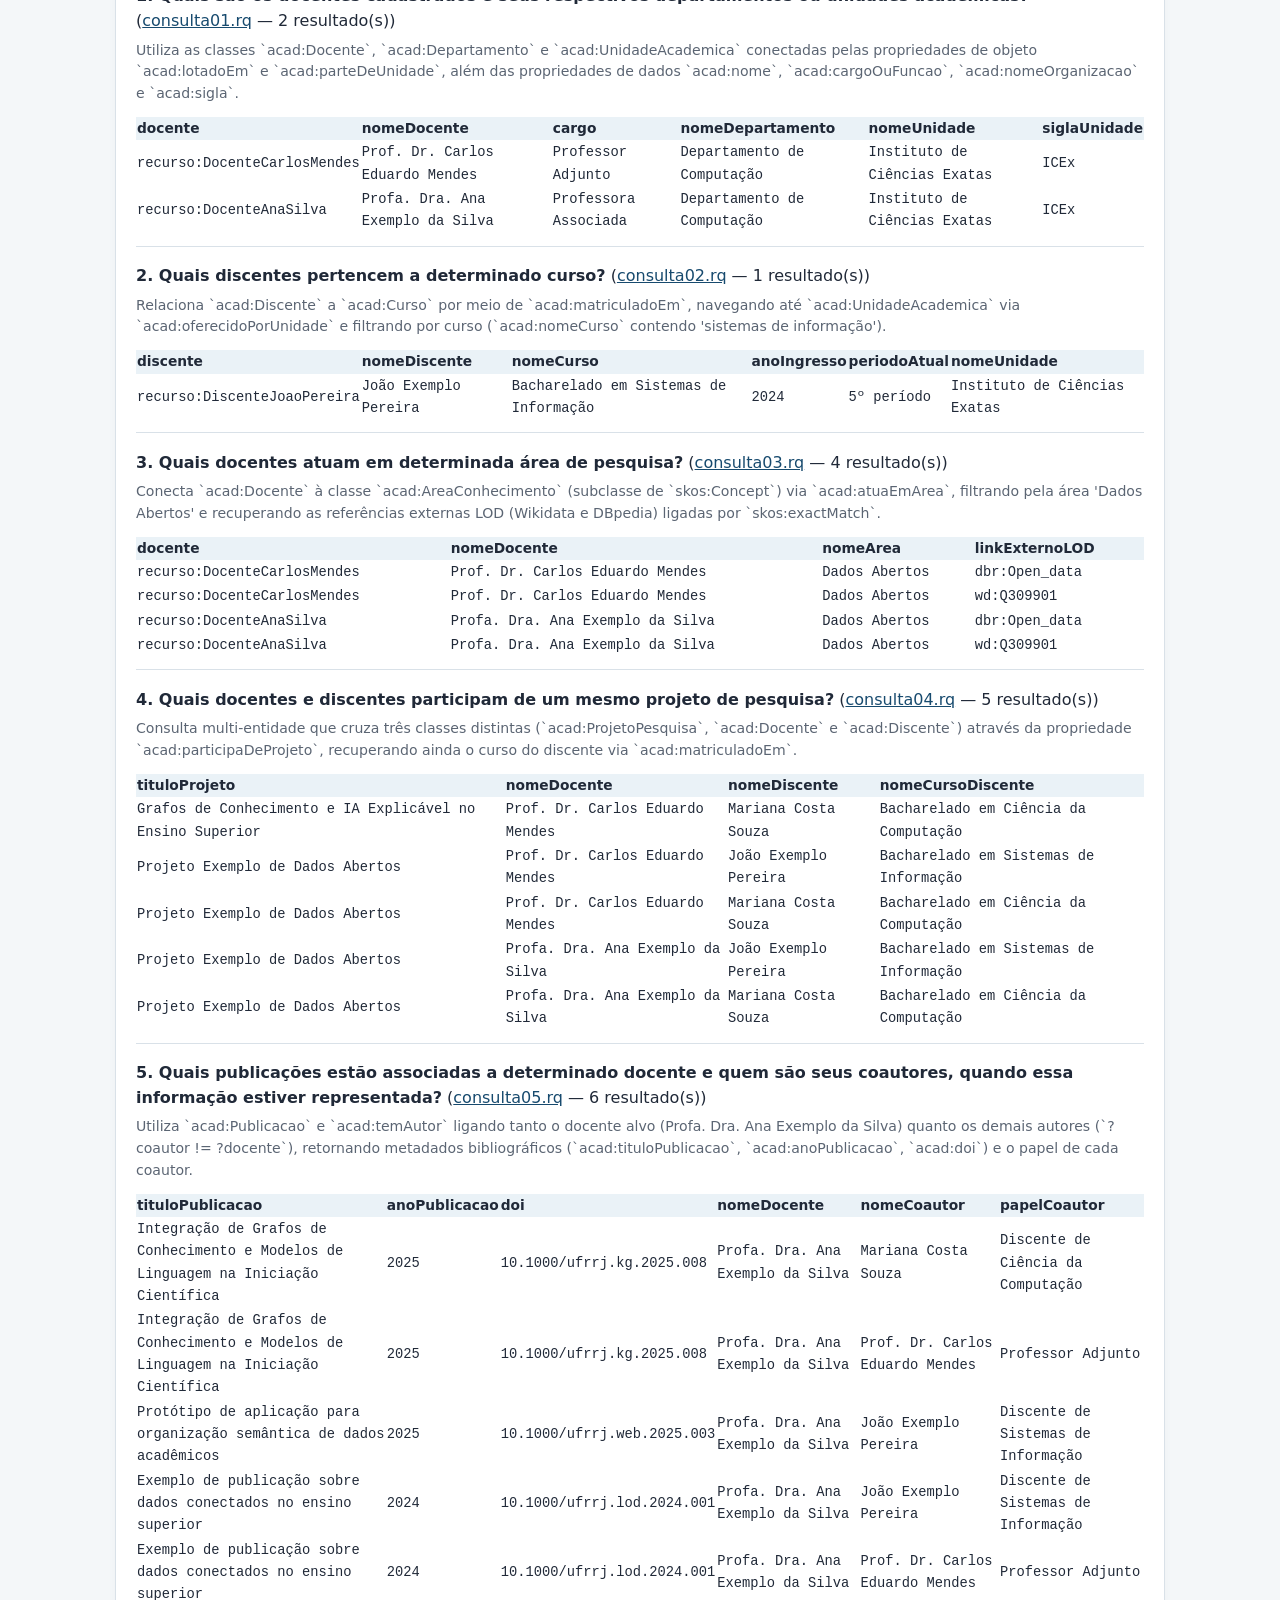
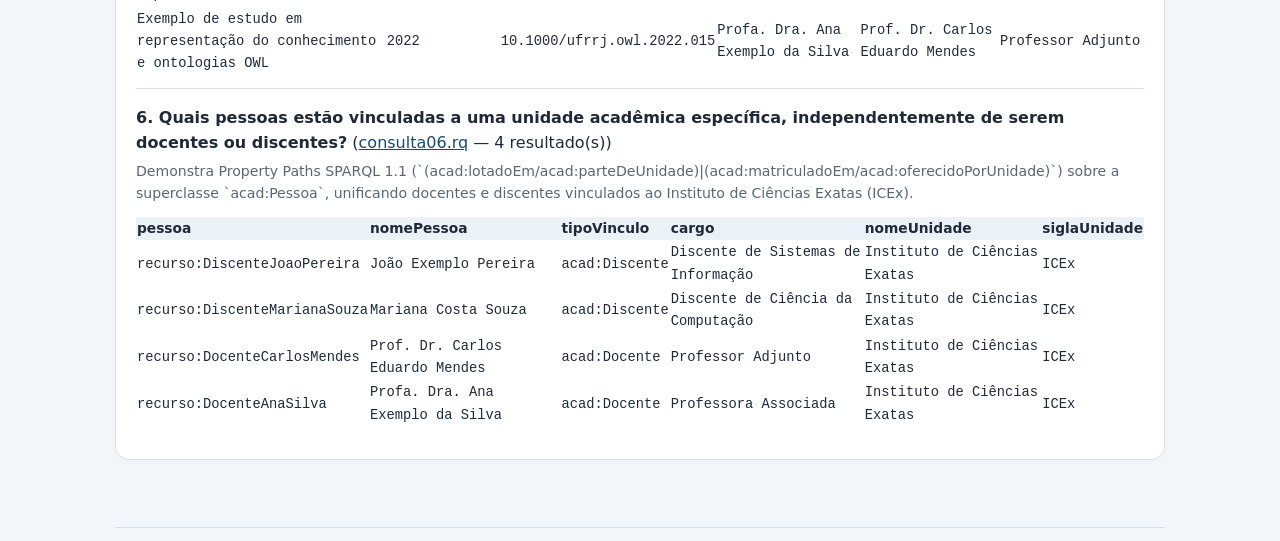
==== commit da6f8cad: "fix: serializa ontologia.owl em RDF/XML para compatibilidade com GitHub Pages e mantém ontologia.ttl" ====
--- a/index.html
+++ b/index.html
@@ -14,7 +14,8 @@
       <a href="index.html" class="site-title">Diretório Semântico de Perfis Acadêmicos — UFRRJ</a>
       <p class="site-subtitle">Universidade Federal Rural do Rio de Janeiro · Instituto de Ciências Exatas (ICEx)</p>
       <nav class="top-nav" aria-label="Recursos semânticos">
-        <a href="ontologia/ontologia.owl">Ontologia OWL</a>
+        <a href="ontologia/ontologia.ttl">Ontologia (Turtle)</a>
+        <a href="ontologia/ontologia.owl">Ontologia (RDF/XML)</a>
         <a href="ontologia/taxonomia_pessoas.ttl">Taxonomia SKOS</a>
         <a href="ontologia/dados.ttl">Dados RDF (Turtle)</a>
         <a href="consultas/resultados/resultados_sparql.md">Resultados SPARQL</a>
@@ -108,7 +109,7 @@
     <section class="card">
       <h2>Artefatos Semânticos e Linked Open Data</h2>
       <ul class="clean-list">
-        <li><strong>Ontologia de Aplicação (OWL 2 / Turtle):</strong> <a href="ontologia/ontologia.owl"><code>ontologia/ontologia.owl</code></a></li>
+        <li><strong>Ontologia de Aplicação (OWL 2):</strong> <a href="ontologia/ontologia.ttl"><code>ontologia/ontologia.ttl</code> (Turtle)</a> · <a href="ontologia/ontologia.owl"><code>ontologia/ontologia.owl</code> (RDF/XML)</a></li>
         <li><strong>Taxonomia Facetada e Vocabulário Controlado (SKOS):</strong> <a href="ontologia/taxonomia_pessoas.ttl"><code>ontologia/taxonomia_pessoas.ttl</code></a></li>
         <li><strong>Grafo de Dados e Perfis (RDF / Turtle):</strong> <a href="ontologia/dados.ttl"><code>ontologia/dados.ttl</code></a></li>
         <li><strong>Consultas SPARQL (Perguntas de Competência 01 a 06):</strong> <a href="consultas/resultados/resultados_sparql.md"><code>consultas/resultados/resultados_sparql.md</code></a></li>
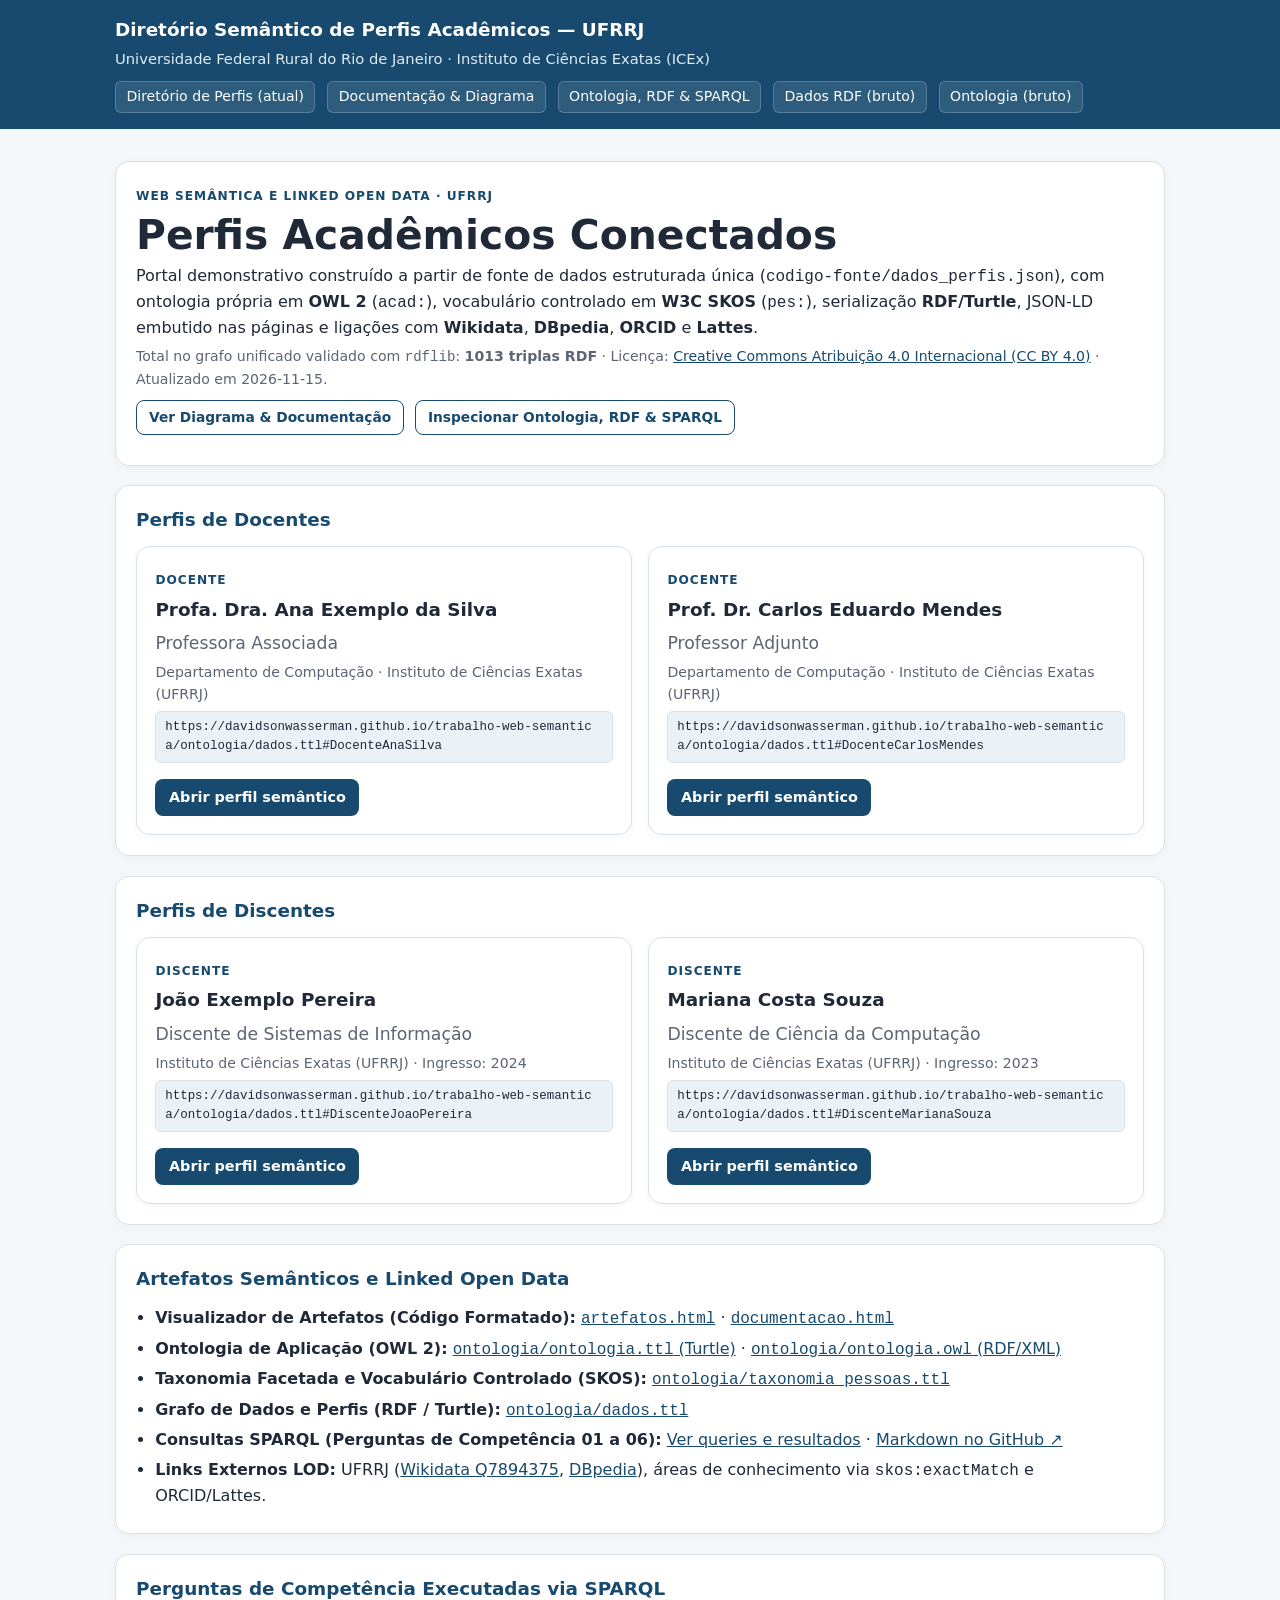
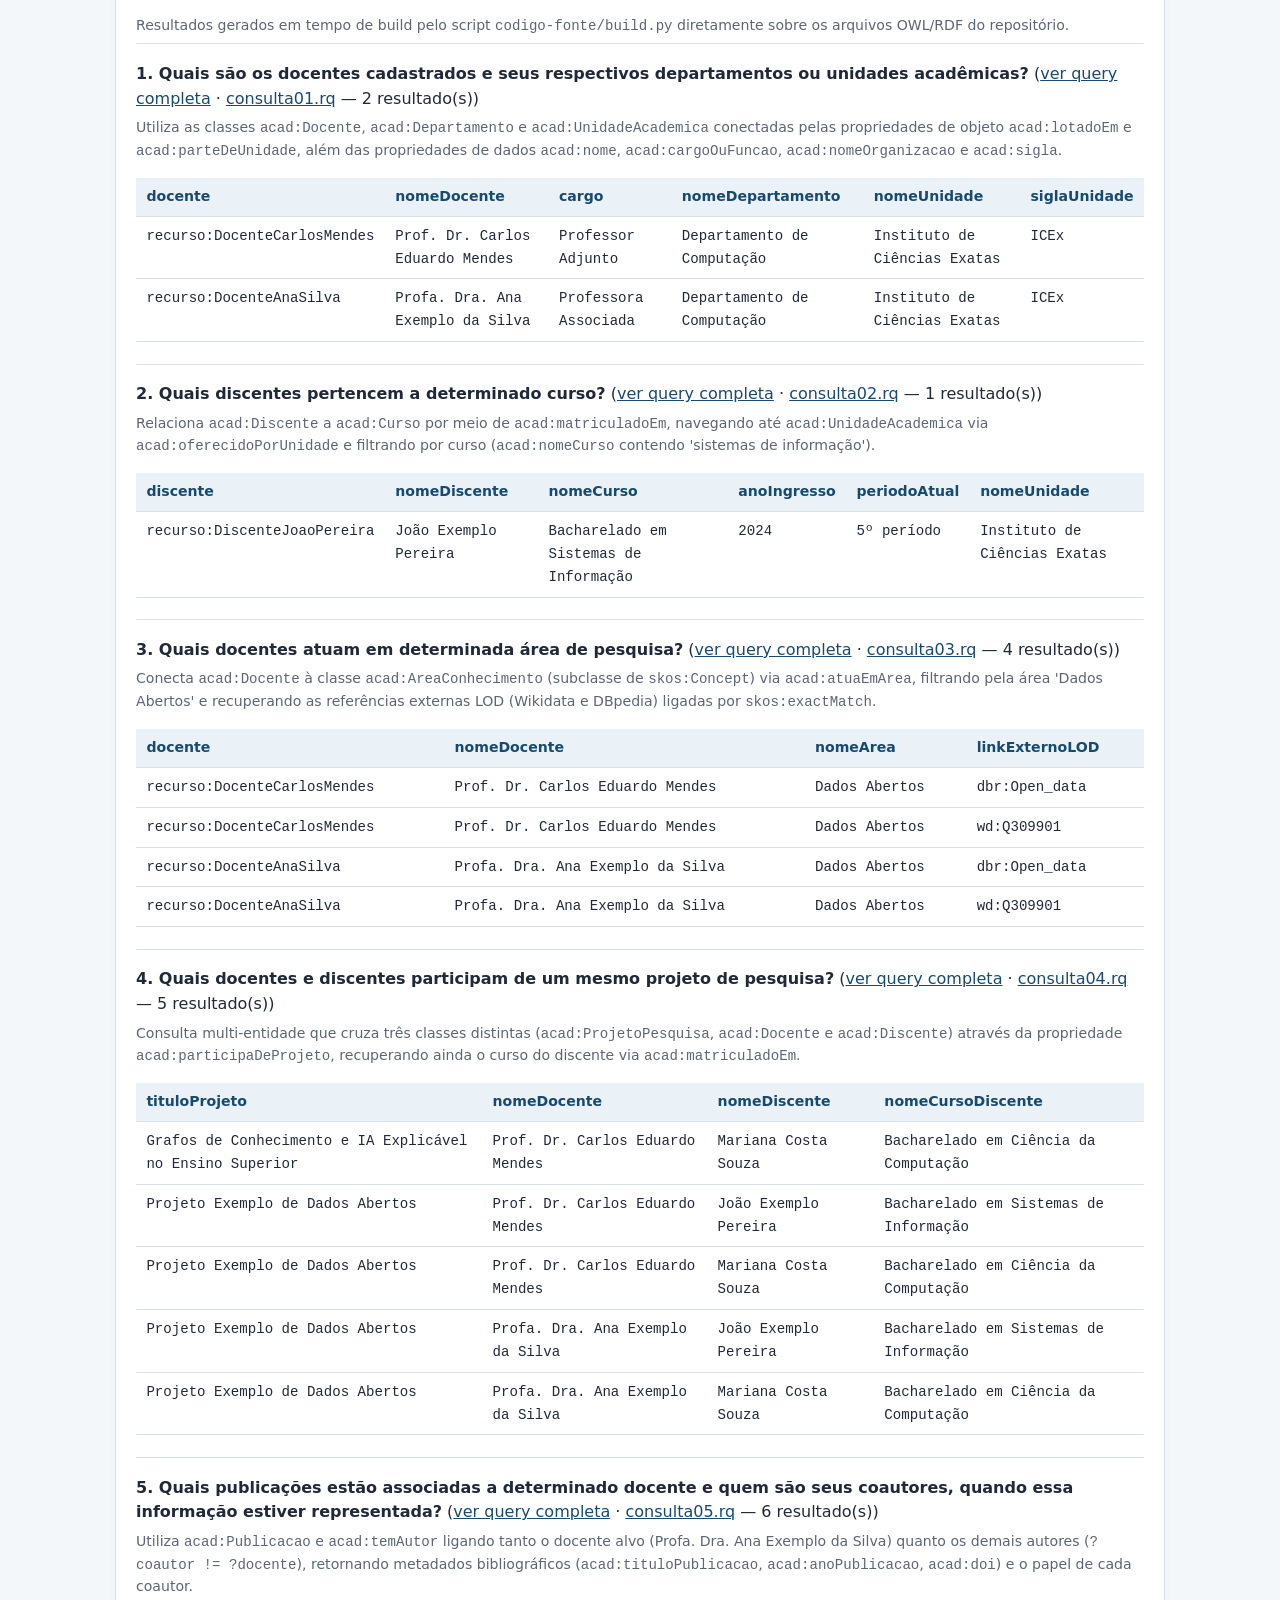
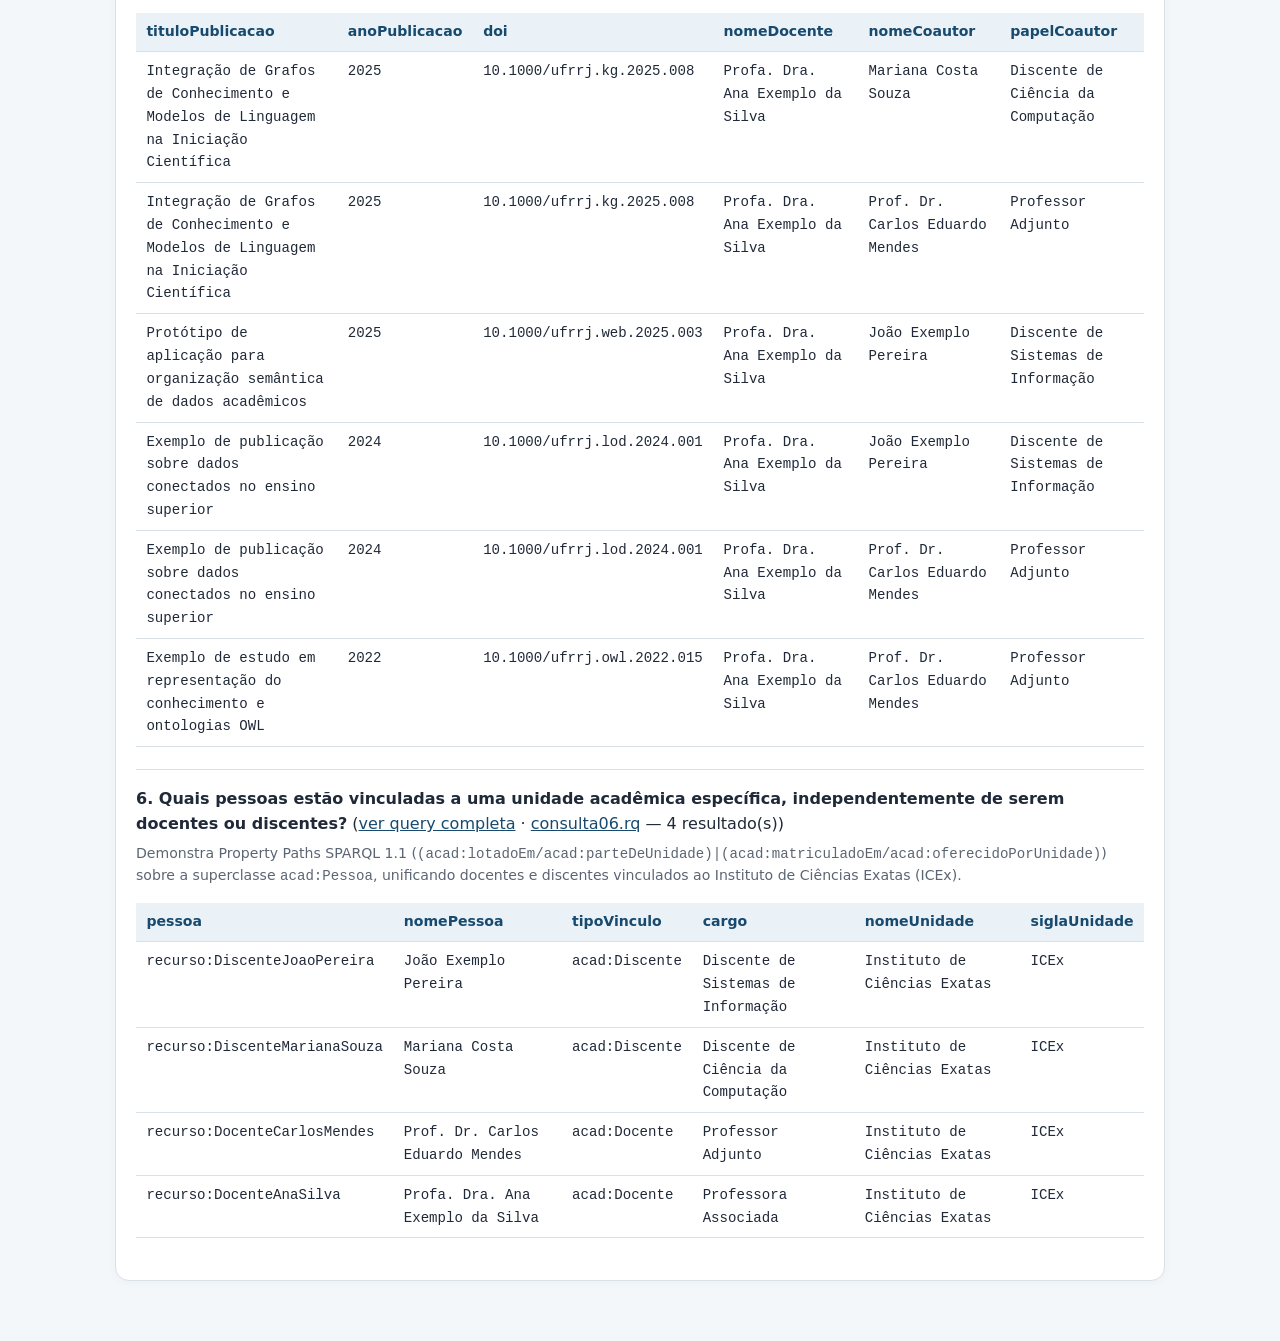
==== commit fde63c33: "feat: adiciona visualizadores HTML estilizados para documentação, diagrama, ontologia e consultas SP" ====
--- a/index.html
+++ b/index.html
@@ -13,13 +13,10 @@
     <div class="header-inner">
       <a href="index.html" class="site-title">Diretório Semântico de Perfis Acadêmicos — UFRRJ</a>
       <p class="site-subtitle">Universidade Federal Rural do Rio de Janeiro · Instituto de Ciências Exatas (ICEx)</p>
-      <nav class="top-nav" aria-label="Recursos semânticos">
-        <a href="ontologia/ontologia.ttl">Ontologia (Turtle)</a>
-        <a href="ontologia/ontologia.owl">Ontologia (RDF/XML)</a>
-        <a href="ontologia/taxonomia_pessoas.ttl">Taxonomia SKOS</a>
-        <a href="ontologia/dados.ttl">Dados RDF (Turtle)</a>
-        <a href="consultas/resultados/resultados_sparql.md">Resultados SPARQL</a>
-        <a href="documentacao/ontologia.md">Documentação</a>
+      <nav class="top-nav" aria-label="Navegação principal">
+        <a href="index.html">Diretório de Perfis (atual)</a> <a href="documentacao.html">Documentação &amp; Diagrama</a> <a href="artefatos.html">Ontologia, RDF &amp; SPARQL</a>
+        <a href="ontologia/dados.ttl">Dados RDF (bruto)</a>
+        <a href="ontologia/ontologia.ttl">Ontologia (bruto)</a>
       </nav>
     </div>
   </header>
@@ -37,6 +34,10 @@
         Total no grafo unificado validado com <code>rdflib</code>: <strong>1013 triplas RDF</strong> ·
         Licença: <a href="https://creativecommons.org/licenses/by/4.0/" target="_blank" rel="noopener noreferrer">Creative Commons Atribuição 4.0 Internacional (CC BY 4.0)</a> ·
         Atualizado em 2026-11-15.
+      </p>
+      <p>
+        <a class="btn-outline" href="documentacao.html">Ver Diagrama &amp; Documentação</a>
+        <a class="btn-outline" href="artefatos.html">Inspecionar Ontologia, RDF &amp; SPARQL</a>
       </p>
     </section>
 
@@ -109,10 +110,11 @@
     <section class="card">
       <h2>Artefatos Semânticos e Linked Open Data</h2>
       <ul class="clean-list">
+        <li><strong>Visualizador de Artefatos (Código Formatado):</strong> <a href="artefatos.html"><code>artefatos.html</code></a> · <a href="documentacao.html"><code>documentacao.html</code></a></li>
         <li><strong>Ontologia de Aplicação (OWL 2):</strong> <a href="ontologia/ontologia.ttl"><code>ontologia/ontologia.ttl</code> (Turtle)</a> · <a href="ontologia/ontologia.owl"><code>ontologia/ontologia.owl</code> (RDF/XML)</a></li>
         <li><strong>Taxonomia Facetada e Vocabulário Controlado (SKOS):</strong> <a href="ontologia/taxonomia_pessoas.ttl"><code>ontologia/taxonomia_pessoas.ttl</code></a></li>
         <li><strong>Grafo de Dados e Perfis (RDF / Turtle):</strong> <a href="ontologia/dados.ttl"><code>ontologia/dados.ttl</code></a></li>
-        <li><strong>Consultas SPARQL (Perguntas de Competência 01 a 06):</strong> <a href="consultas/resultados/resultados_sparql.md"><code>consultas/resultados/resultados_sparql.md</code></a></li>
+        <li><strong>Consultas SPARQL (Perguntas de Competência 01 a 06):</strong> <a href="artefatos.html#consultas-sparql">Ver queries e resultados</a> · <a href="https://github.com/DavidsonWasserman/trabalho-web-semantica/blob/main/consultas/resultados/resultados_sparql.md" target="_blank" rel="noopener noreferrer">Markdown no GitHub ↗</a></li>
         <li><strong>Links Externos LOD:</strong> UFRRJ (<a href="http://www.wikidata.org/entity/Q7894375" target="_blank" rel="noopener noreferrer">Wikidata Q7894375</a>, <a href="http://dbpedia.org/resource/Federal_Rural_University_of_Rio_de_Janeiro" target="_blank" rel="noopener noreferrer">DBpedia</a>), áreas de conhecimento via <code>skos:exactMatch</code> e ORCID/Lattes.</li>
       </ul>
     </section>
@@ -122,66 +124,66 @@
       <p class="note">Resultados gerados em tempo de build pelo script <code>codigo-fonte/build.py</code> diretamente sobre os arquivos OWL/RDF do repositório.</p>
       
         <div class="sparql-item">
-          <p><strong>1. Quais são os docentes cadastrados e seus respectivos departamentos ou unidades acadêmicas?</strong> (<a href="consultas/consulta01.rq">consulta01.rq</a> — 2 resultado(s))</p>
-          <p class="note">Utiliza as classes `acad:Docente`, `acad:Departamento` e `acad:UnidadeAcademica` conectadas pelas propriedades de objeto `acad:lotadoEm` e `acad:parteDeUnidade`, além das propriedades de dados `acad:nome`, `acad:cargoOuFuncao`, `acad:nomeOrganizacao` e `acad:sigla`.</p>
+          <p><strong>1. Quais são os docentes cadastrados e seus respectivos departamentos ou unidades acadêmicas?</strong> (<a href="artefatos.html#consultas-sparql">ver query completa</a> · <a href="consultas/consulta01.rq">consulta01.rq</a> — 2 resultado(s))</p>
+          <p class="note">Utiliza as classes <code>acad:Docente</code>, <code>acad:Departamento</code> e <code>acad:UnidadeAcademica</code> conectadas pelas propriedades de objeto <code>acad:lotadoEm</code> e <code>acad:parteDeUnidade</code>, além das propriedades de dados <code>acad:nome</code>, <code>acad:cargoOuFuncao</code>, <code>acad:nomeOrganizacao</code> e <code>acad:sigla</code>.</p>
           <div style="overflow-x:auto;">
-            <table style="width:100%;border-collapse:collapse;font-size:.86rem;margin-top:.4rem;">
-              <thead><tr style="background:var(--soft);text-align:left;"><th>docente</th><th>nomeDocente</th><th>cargo</th><th>nomeDepartamento</th><th>nomeUnidade</th><th>siglaUnidade</th></tr></thead>
+            <table class="data-table">
+              <thead><tr><th>docente</th><th>nomeDocente</th><th>cargo</th><th>nomeDepartamento</th><th>nomeUnidade</th><th>siglaUnidade</th></tr></thead>
               <tbody><tr><td><code>recurso:DocenteCarlosMendes</code></td><td><code>Prof. Dr. Carlos Eduardo Mendes</code></td><td><code>Professor Adjunto</code></td><td><code>Departamento de Computação</code></td><td><code>Instituto de Ciências Exatas</code></td><td><code>ICEx</code></td></tr><tr><td><code>recurso:DocenteAnaSilva</code></td><td><code>Profa. Dra. Ana Exemplo da Silva</code></td><td><code>Professora Associada</code></td><td><code>Departamento de Computação</code></td><td><code>Instituto de Ciências Exatas</code></td><td><code>ICEx</code></td></tr></tbody>
             </table>
           </div>
         </div>
         
         <div class="sparql-item">
-          <p><strong>2. Quais discentes pertencem a determinado curso?</strong> (<a href="consultas/consulta02.rq">consulta02.rq</a> — 1 resultado(s))</p>
-          <p class="note">Relaciona `acad:Discente` a `acad:Curso` por meio de `acad:matriculadoEm`, navegando até `acad:UnidadeAcademica` via `acad:oferecidoPorUnidade` e filtrando por curso (`acad:nomeCurso` contendo &#x27;sistemas de informação&#x27;).</p>
+          <p><strong>2. Quais discentes pertencem a determinado curso?</strong> (<a href="artefatos.html#consultas-sparql">ver query completa</a> · <a href="consultas/consulta02.rq">consulta02.rq</a> — 1 resultado(s))</p>
+          <p class="note">Relaciona <code>acad:Discente</code> a <code>acad:Curso</code> por meio de <code>acad:matriculadoEm</code>, navegando até <code>acad:UnidadeAcademica</code> via <code>acad:oferecidoPorUnidade</code> e filtrando por curso (<code>acad:nomeCurso</code> contendo &#x27;sistemas de informação&#x27;).</p>
           <div style="overflow-x:auto;">
-            <table style="width:100%;border-collapse:collapse;font-size:.86rem;margin-top:.4rem;">
-              <thead><tr style="background:var(--soft);text-align:left;"><th>discente</th><th>nomeDiscente</th><th>nomeCurso</th><th>anoIngresso</th><th>periodoAtual</th><th>nomeUnidade</th></tr></thead>
+            <table class="data-table">
+              <thead><tr><th>discente</th><th>nomeDiscente</th><th>nomeCurso</th><th>anoIngresso</th><th>periodoAtual</th><th>nomeUnidade</th></tr></thead>
               <tbody><tr><td><code>recurso:DiscenteJoaoPereira</code></td><td><code>João Exemplo Pereira</code></td><td><code>Bacharelado em Sistemas de Informação</code></td><td><code>2024</code></td><td><code>5º período</code></td><td><code>Instituto de Ciências Exatas</code></td></tr></tbody>
             </table>
           </div>
         </div>
         
         <div class="sparql-item">
-          <p><strong>3. Quais docentes atuam em determinada área de pesquisa?</strong> (<a href="consultas/consulta03.rq">consulta03.rq</a> — 4 resultado(s))</p>
-          <p class="note">Conecta `acad:Docente` à classe `acad:AreaConhecimento` (subclasse de `skos:Concept`) via `acad:atuaEmArea`, filtrando pela área &#x27;Dados Abertos&#x27; e recuperando as referências externas LOD (Wikidata e DBpedia) ligadas por `skos:exactMatch`.</p>
+          <p><strong>3. Quais docentes atuam em determinada área de pesquisa?</strong> (<a href="artefatos.html#consultas-sparql">ver query completa</a> · <a href="consultas/consulta03.rq">consulta03.rq</a> — 4 resultado(s))</p>
+          <p class="note">Conecta <code>acad:Docente</code> à classe <code>acad:AreaConhecimento</code> (subclasse de <code>skos:Concept</code>) via <code>acad:atuaEmArea</code>, filtrando pela área &#x27;Dados Abertos&#x27; e recuperando as referências externas LOD (Wikidata e DBpedia) ligadas por <code>skos:exactMatch</code>.</p>
           <div style="overflow-x:auto;">
-            <table style="width:100%;border-collapse:collapse;font-size:.86rem;margin-top:.4rem;">
-              <thead><tr style="background:var(--soft);text-align:left;"><th>docente</th><th>nomeDocente</th><th>nomeArea</th><th>linkExternoLOD</th></tr></thead>
+            <table class="data-table">
+              <thead><tr><th>docente</th><th>nomeDocente</th><th>nomeArea</th><th>linkExternoLOD</th></tr></thead>
               <tbody><tr><td><code>recurso:DocenteCarlosMendes</code></td><td><code>Prof. Dr. Carlos Eduardo Mendes</code></td><td><code>Dados Abertos</code></td><td><code>dbr:Open_data</code></td></tr><tr><td><code>recurso:DocenteCarlosMendes</code></td><td><code>Prof. Dr. Carlos Eduardo Mendes</code></td><td><code>Dados Abertos</code></td><td><code>wd:Q309901</code></td></tr><tr><td><code>recurso:DocenteAnaSilva</code></td><td><code>Profa. Dra. Ana Exemplo da Silva</code></td><td><code>Dados Abertos</code></td><td><code>dbr:Open_data</code></td></tr><tr><td><code>recurso:DocenteAnaSilva</code></td><td><code>Profa. Dra. Ana Exemplo da Silva</code></td><td><code>Dados Abertos</code></td><td><code>wd:Q309901</code></td></tr></tbody>
             </table>
           </div>
         </div>
         
         <div class="sparql-item">
-          <p><strong>4. Quais docentes e discentes participam de um mesmo projeto de pesquisa?</strong> (<a href="consultas/consulta04.rq">consulta04.rq</a> — 5 resultado(s))</p>
-          <p class="note">Consulta multi-entidade que cruza três classes distintas (`acad:ProjetoPesquisa`, `acad:Docente` e `acad:Discente`) através da propriedade `acad:participaDeProjeto`, recuperando ainda o curso do discente via `acad:matriculadoEm`.</p>
+          <p><strong>4. Quais docentes e discentes participam de um mesmo projeto de pesquisa?</strong> (<a href="artefatos.html#consultas-sparql">ver query completa</a> · <a href="consultas/consulta04.rq">consulta04.rq</a> — 5 resultado(s))</p>
+          <p class="note">Consulta multi-entidade que cruza três classes distintas (<code>acad:ProjetoPesquisa</code>, <code>acad:Docente</code> e <code>acad:Discente</code>) através da propriedade <code>acad:participaDeProjeto</code>, recuperando ainda o curso do discente via <code>acad:matriculadoEm</code>.</p>
           <div style="overflow-x:auto;">
-            <table style="width:100%;border-collapse:collapse;font-size:.86rem;margin-top:.4rem;">
-              <thead><tr style="background:var(--soft);text-align:left;"><th>tituloProjeto</th><th>nomeDocente</th><th>nomeDiscente</th><th>nomeCursoDiscente</th></tr></thead>
+            <table class="data-table">
+              <thead><tr><th>tituloProjeto</th><th>nomeDocente</th><th>nomeDiscente</th><th>nomeCursoDiscente</th></tr></thead>
               <tbody><tr><td><code>Grafos de Conhecimento e IA Explicável no Ensino Superior</code></td><td><code>Prof. Dr. Carlos Eduardo Mendes</code></td><td><code>Mariana Costa Souza</code></td><td><code>Bacharelado em Ciência da Computação</code></td></tr><tr><td><code>Projeto Exemplo de Dados Abertos</code></td><td><code>Prof. Dr. Carlos Eduardo Mendes</code></td><td><code>João Exemplo Pereira</code></td><td><code>Bacharelado em Sistemas de Informação</code></td></tr><tr><td><code>Projeto Exemplo de Dados Abertos</code></td><td><code>Prof. Dr. Carlos Eduardo Mendes</code></td><td><code>Mariana Costa Souza</code></td><td><code>Bacharelado em Ciência da Computação</code></td></tr><tr><td><code>Projeto Exemplo de Dados Abertos</code></td><td><code>Profa. Dra. Ana Exemplo da Silva</code></td><td><code>João Exemplo Pereira</code></td><td><code>Bacharelado em Sistemas de Informação</code></td></tr><tr><td><code>Projeto Exemplo de Dados Abertos</code></td><td><code>Profa. Dra. Ana Exemplo da Silva</code></td><td><code>Mariana Costa Souza</code></td><td><code>Bacharelado em Ciência da Computação</code></td></tr></tbody>
             </table>
           </div>
         </div>
         
         <div class="sparql-item">
-          <p><strong>5. Quais publicações estão associadas a determinado docente e quem são seus coautores, quando essa informação estiver representada?</strong> (<a href="consultas/consulta05.rq">consulta05.rq</a> — 6 resultado(s))</p>
-          <p class="note">Utiliza `acad:Publicacao` e `acad:temAutor` ligando tanto o docente alvo (Profa. Dra. Ana Exemplo da Silva) quanto os demais autores (`?coautor != ?docente`), retornando metadados bibliográficos (`acad:tituloPublicacao`, `acad:anoPublicacao`, `acad:doi`) e o papel de cada coautor.</p>
+          <p><strong>5. Quais publicações estão associadas a determinado docente e quem são seus coautores, quando essa informação estiver representada?</strong> (<a href="artefatos.html#consultas-sparql">ver query completa</a> · <a href="consultas/consulta05.rq">consulta05.rq</a> — 6 resultado(s))</p>
+          <p class="note">Utiliza <code>acad:Publicacao</code> e <code>acad:temAutor</code> ligando tanto o docente alvo (Profa. Dra. Ana Exemplo da Silva) quanto os demais autores (<code>?coautor != ?docente</code>), retornando metadados bibliográficos (<code>acad:tituloPublicacao</code>, <code>acad:anoPublicacao</code>, <code>acad:doi</code>) e o papel de cada coautor.</p>
           <div style="overflow-x:auto;">
-            <table style="width:100%;border-collapse:collapse;font-size:.86rem;margin-top:.4rem;">
-              <thead><tr style="background:var(--soft);text-align:left;"><th>tituloPublicacao</th><th>anoPublicacao</th><th>doi</th><th>nomeDocente</th><th>nomeCoautor</th><th>papelCoautor</th></tr></thead>
+            <table class="data-table">
+              <thead><tr><th>tituloPublicacao</th><th>anoPublicacao</th><th>doi</th><th>nomeDocente</th><th>nomeCoautor</th><th>papelCoautor</th></tr></thead>
               <tbody><tr><td><code>Integração de Grafos de Conhecimento e Modelos de Linguagem na Iniciação Científica</code></td><td><code>2025</code></td><td><code>10.1000/ufrrj.kg.2025.008</code></td><td><code>Profa. Dra. Ana Exemplo da Silva</code></td><td><code>Mariana Costa Souza</code></td><td><code>Discente de Ciência da Computação</code></td></tr><tr><td><code>Integração de Grafos de Conhecimento e Modelos de Linguagem na Iniciação Científica</code></td><td><code>2025</code></td><td><code>10.1000/ufrrj.kg.2025.008</code></td><td><code>Profa. Dra. Ana Exemplo da Silva</code></td><td><code>Prof. Dr. Carlos Eduardo Mendes</code></td><td><code>Professor Adjunto</code></td></tr><tr><td><code>Protótipo de aplicação para organização semântica de dados acadêmicos</code></td><td><code>2025</code></td><td><code>10.1000/ufrrj.web.2025.003</code></td><td><code>Profa. Dra. Ana Exemplo da Silva</code></td><td><code>João Exemplo Pereira</code></td><td><code>Discente de Sistemas de Informação</code></td></tr><tr><td><code>Exemplo de publicação sobre dados conectados no ensino superior</code></td><td><code>2024</code></td><td><code>10.1000/ufrrj.lod.2024.001</code></td><td><code>Profa. Dra. Ana Exemplo da Silva</code></td><td><code>João Exemplo Pereira</code></td><td><code>Discente de Sistemas de Informação</code></td></tr><tr><td><code>Exemplo de publicação sobre dados conectados no ensino superior</code></td><td><code>2024</code></td><td><code>10.1000/ufrrj.lod.2024.001</code></td><td><code>Profa. Dra. Ana Exemplo da Silva</code></td><td><code>Prof. Dr. Carlos Eduardo Mendes</code></td><td><code>Professor Adjunto</code></td></tr><tr><td><code>Exemplo de estudo em representação do conhecimento e ontologias OWL</code></td><td><code>2022</code></td><td><code>10.1000/ufrrj.owl.2022.015</code></td><td><code>Profa. Dra. Ana Exemplo da Silva</code></td><td><code>Prof. Dr. Carlos Eduardo Mendes</code></td><td><code>Professor Adjunto</code></td></tr></tbody>
             </table>
           </div>
         </div>
         
         <div class="sparql-item">
-          <p><strong>6. Quais pessoas estão vinculadas a uma unidade acadêmica específica, independentemente de serem docentes ou discentes?</strong> (<a href="consultas/consulta06.rq">consulta06.rq</a> — 4 resultado(s))</p>
-          <p class="note">Demonstra Property Paths SPARQL 1.1 (`(acad:lotadoEm/acad:parteDeUnidade)|(acad:matriculadoEm/acad:oferecidoPorUnidade)`) sobre a superclasse `acad:Pessoa`, unificando docentes e discentes vinculados ao Instituto de Ciências Exatas (ICEx).</p>
+          <p><strong>6. Quais pessoas estão vinculadas a uma unidade acadêmica específica, independentemente de serem docentes ou discentes?</strong> (<a href="artefatos.html#consultas-sparql">ver query completa</a> · <a href="consultas/consulta06.rq">consulta06.rq</a> — 4 resultado(s))</p>
+          <p class="note">Demonstra Property Paths SPARQL 1.1 (<code>(acad:lotadoEm/acad:parteDeUnidade)|(acad:matriculadoEm/acad:oferecidoPorUnidade)</code>) sobre a superclasse <code>acad:Pessoa</code>, unificando docentes e discentes vinculados ao Instituto de Ciências Exatas (ICEx).</p>
           <div style="overflow-x:auto;">
-            <table style="width:100%;border-collapse:collapse;font-size:.86rem;margin-top:.4rem;">
-              <thead><tr style="background:var(--soft);text-align:left;"><th>pessoa</th><th>nomePessoa</th><th>tipoVinculo</th><th>cargo</th><th>nomeUnidade</th><th>siglaUnidade</th></tr></thead>
+            <table class="data-table">
+              <thead><tr><th>pessoa</th><th>nomePessoa</th><th>tipoVinculo</th><th>cargo</th><th>nomeUnidade</th><th>siglaUnidade</th></tr></thead>
               <tbody><tr><td><code>recurso:DiscenteJoaoPereira</code></td><td><code>João Exemplo Pereira</code></td><td><code>acad:Discente</code></td><td><code>Discente de Sistemas de Informação</code></td><td><code>Instituto de Ciências Exatas</code></td><td><code>ICEx</code></td></tr><tr><td><code>recurso:DiscenteMarianaSouza</code></td><td><code>Mariana Costa Souza</code></td><td><code>acad:Discente</code></td><td><code>Discente de Ciência da Computação</code></td><td><code>Instituto de Ciências Exatas</code></td><td><code>ICEx</code></td></tr><tr><td><code>recurso:DocenteCarlosMendes</code></td><td><code>Prof. Dr. Carlos Eduardo Mendes</code></td><td><code>acad:Docente</code></td><td><code>Professor Adjunto</code></td><td><code>Instituto de Ciências Exatas</code></td><td><code>ICEx</code></td></tr><tr><td><code>recurso:DocenteAnaSilva</code></td><td><code>Profa. Dra. Ana Exemplo da Silva</code></td><td><code>acad:Docente</code></td><td><code>Professora Associada</code></td><td><code>Instituto de Ciências Exatas</code></td><td><code>ICEx</code></td></tr></tbody>
             </table>
           </div>
--- a/estilos.css
+++ b/estilos.css
@@ -28,6 +28,14 @@
 .lod-uri{font-family:ui-monospace,SFMono-Regular,Menlo,monospace;font-size:.78rem;background:var(--soft);padding:.35rem .55rem;border-radius:6px;word-break:break-all;margin:.4rem 0;border:1px solid var(--line)}
 .btn{display:inline-block;margin-top:.65rem;background:var(--brand);color:white;padding:.45rem .85rem;border-radius:8px;text-decoration:none;font-size:.9rem;font-weight:600}
 .btn:hover{opacity:.92}
+.btn-outline{display:inline-block;margin:.25rem .35rem .25rem 0;background:white;color:var(--brand);border:1px solid var(--brand);padding:.35rem .75rem;border-radius:8px;text-decoration:none;font-size:.86rem;font-weight:600}
+.btn-outline:hover{background:var(--soft)}
+.code-box{background:#15202b;color:#e6edf3;border-radius:10px;padding:.95rem 1.05rem;overflow:auto;max-height:420px;font-family:ui-monospace,SFMono-Regular,Menlo,monospace;font-size:.82rem;line-height:1.45;margin:.6rem 0;border:1px solid #2b3b4e}
+.data-table{width:100%;border-collapse:collapse;font-size:.88rem;margin:.6rem 0}
+.data-table th,.data-table td{padding:.5rem .65rem;border-bottom:1px solid var(--line);text-align:left;vertical-align:top}
+.data-table thead th{background:var(--soft);color:var(--brand);font-weight:700}
+.diagram-wrap{background:white;border:1px solid var(--line);border-radius:10px;padding:.75rem;overflow-x:auto;margin:.6rem 0}
+.diagram-wrap img{max-width:100%;height:auto;display:block;margin:auto}
 .sparql-item{border-top:1px solid var(--line);padding:.75rem 0}
 .sparql-item:first-child{border-top:none;padding-top:0}
 @media(max-width:720px){.profile-heading{grid-template-columns:92px 1fr;gap:1rem}.profile-photo{width:92px}.layout{grid-template-columns:1fr}.contact-list div{grid-template-columns:1fr;gap:0}}
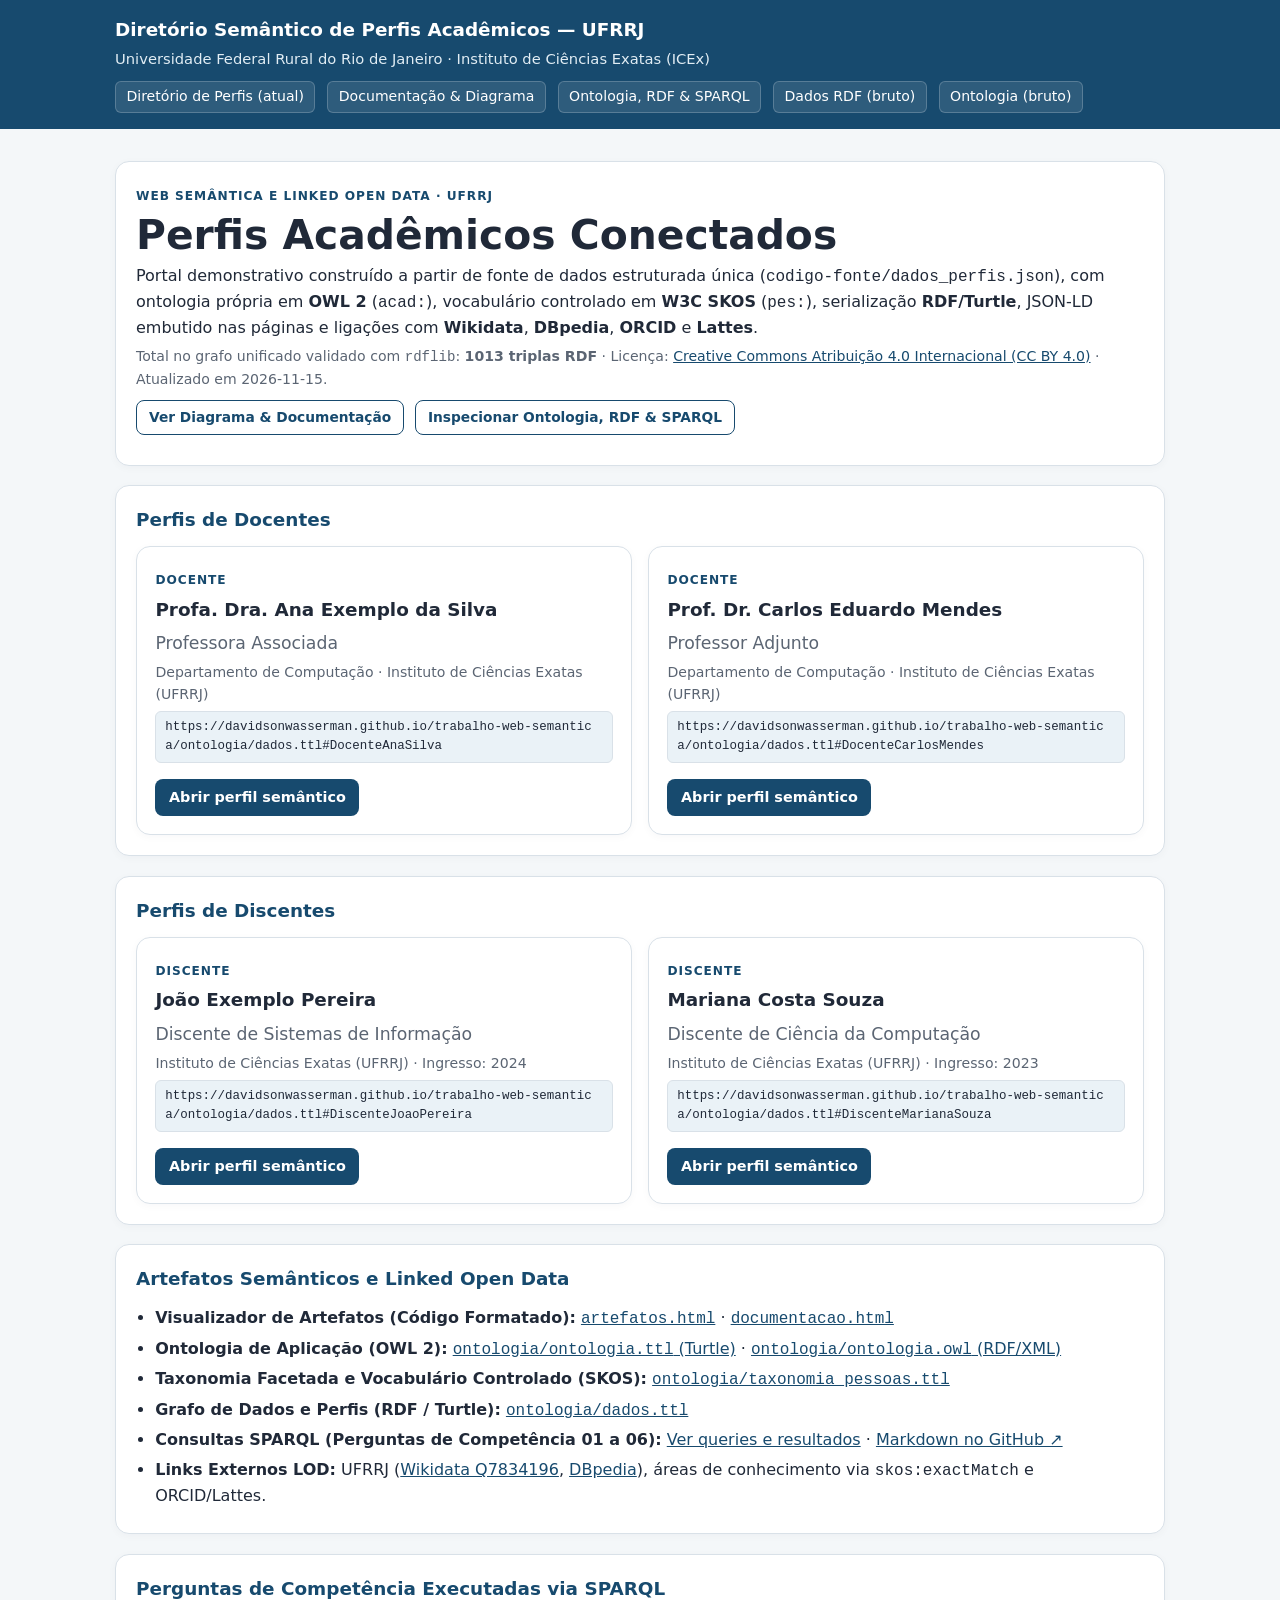
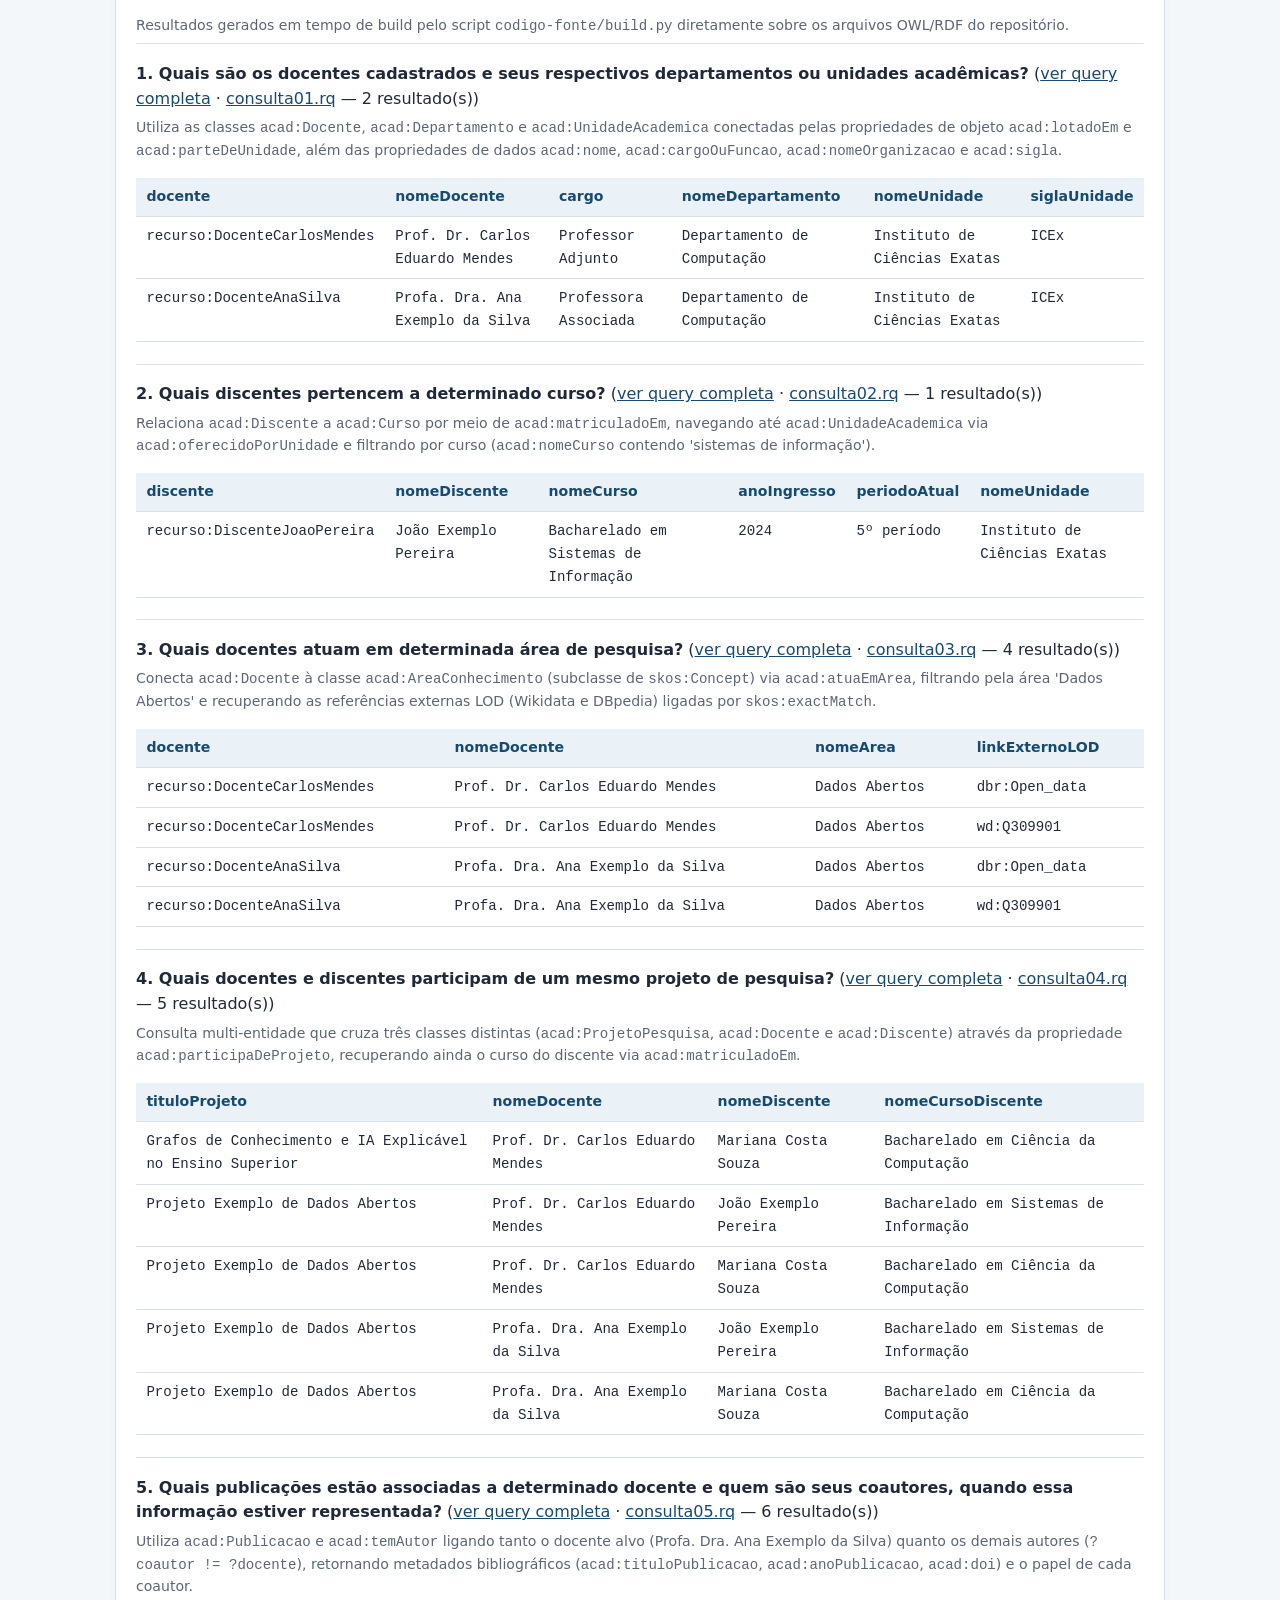
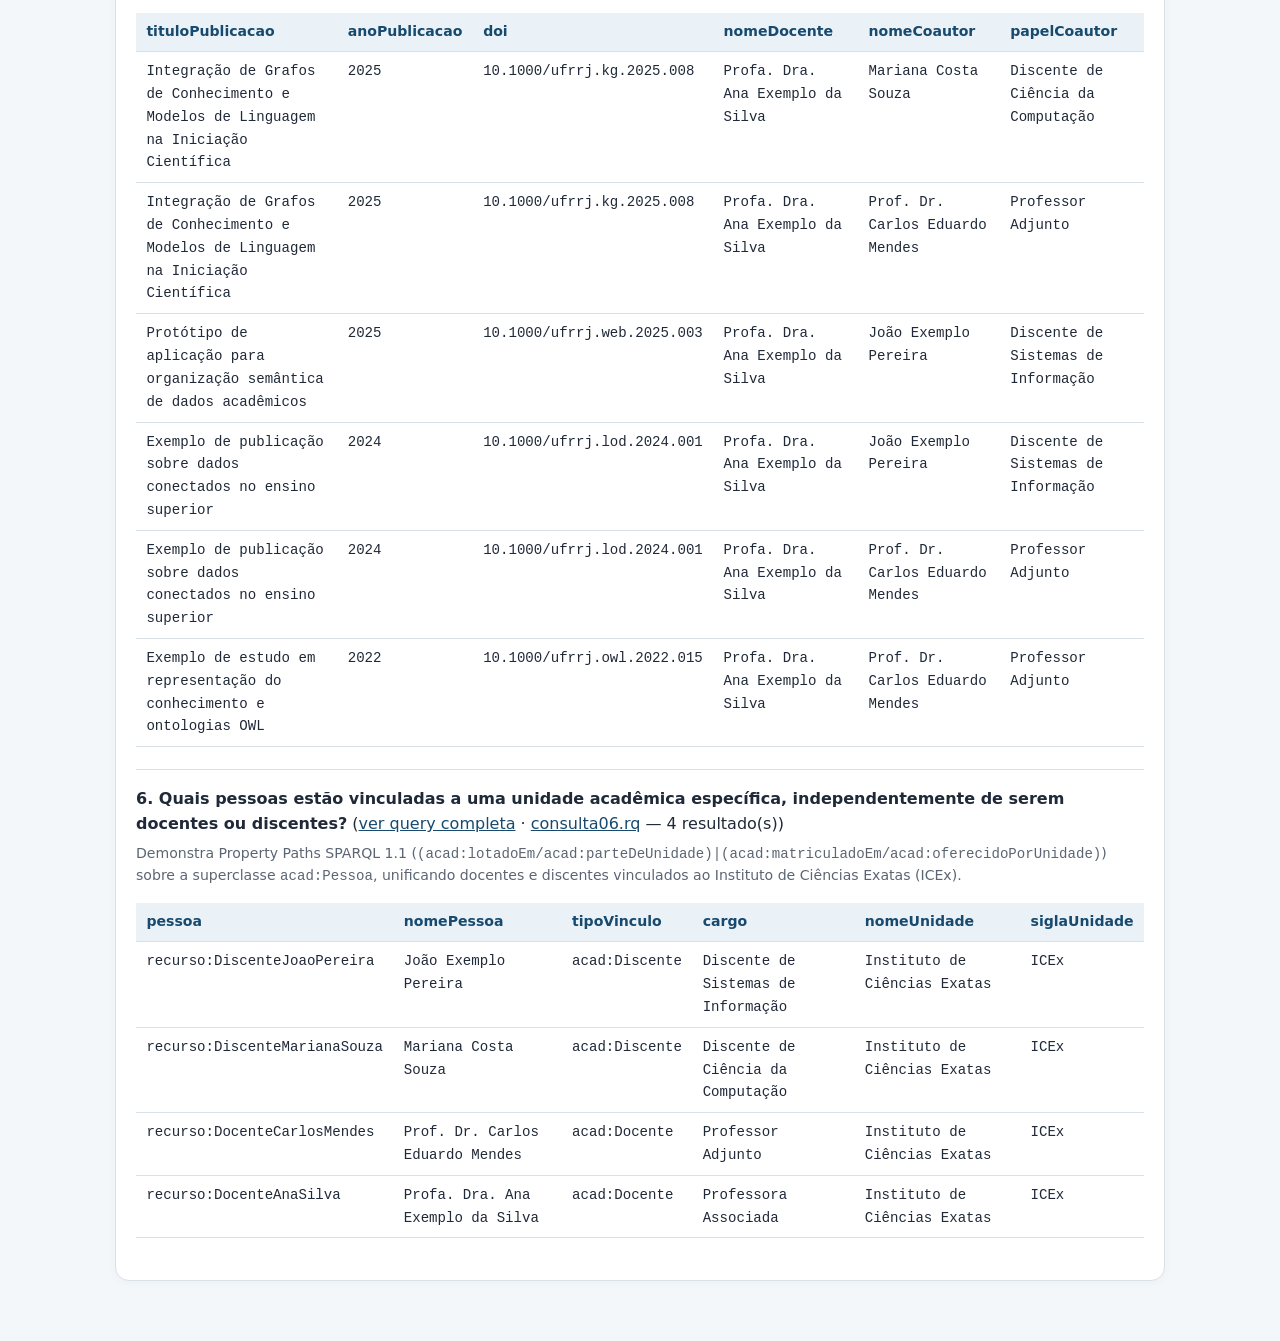
==== commit 4ebe6d7a: "docs(relato): adiciona relato de andamento do checkpoint de 25/11" ====
--- a/index.html
+++ b/index.html
@@ -115,7 +115,7 @@
         <li><strong>Taxonomia Facetada e Vocabulário Controlado (SKOS):</strong> <a href="ontologia/taxonomia_pessoas.ttl"><code>ontologia/taxonomia_pessoas.ttl</code></a></li>
         <li><strong>Grafo de Dados e Perfis (RDF / Turtle):</strong> <a href="ontologia/dados.ttl"><code>ontologia/dados.ttl</code></a></li>
         <li><strong>Consultas SPARQL (Perguntas de Competência 01 a 06):</strong> <a href="artefatos.html#consultas-sparql">Ver queries e resultados</a> · <a href="https://github.com/DavidsonWasserman/trabalho-web-semantica/blob/main/consultas/resultados/resultados_sparql.md" target="_blank" rel="noopener noreferrer">Markdown no GitHub ↗</a></li>
-        <li><strong>Links Externos LOD:</strong> UFRRJ (<a href="http://www.wikidata.org/entity/Q7894375" target="_blank" rel="noopener noreferrer">Wikidata Q7894375</a>, <a href="http://dbpedia.org/resource/Federal_Rural_University_of_Rio_de_Janeiro" target="_blank" rel="noopener noreferrer">DBpedia</a>), áreas de conhecimento via <code>skos:exactMatch</code> e ORCID/Lattes.</li>
+        <li><strong>Links Externos LOD:</strong> UFRRJ (<a href="http://www.wikidata.org/entity/Q7834196" target="_blank" rel="noopener noreferrer">Wikidata Q7834196</a>, <a href="http://dbpedia.org/resource/Federal_Rural_University_of_Rio_de_Janeiro" target="_blank" rel="noopener noreferrer">DBpedia</a>), áreas de conhecimento via <code>skos:exactMatch</code> e ORCID/Lattes.</li>
       </ul>
     </section>
 
